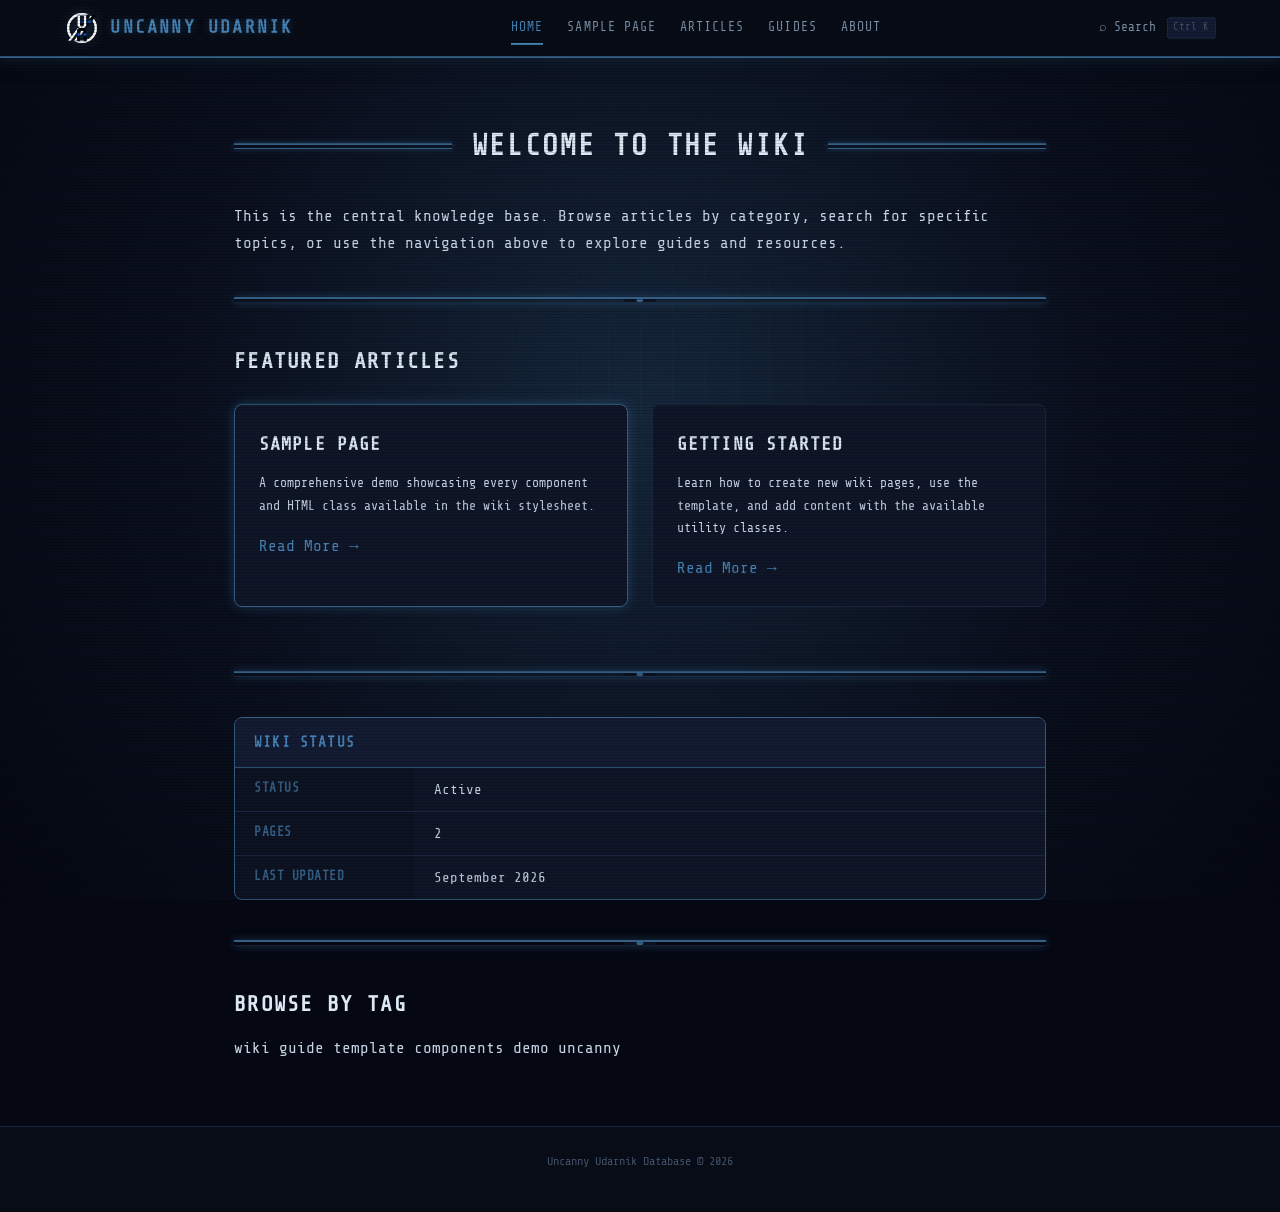
==== index.html @ 60441280 "a" ====
<!DOCTYPE html>
<html lang="en">
<head>
  <meta charset="UTF-8">
  <meta name="viewport" content="width=device-width, initial-scale=1.0">
  <title>Uncanny Database</title>
  <meta name="description" content="A sample wiki page demonstrating all available components, tables, image boxes, and HTML classes.">
  <link rel="preconnect" href="https://fonts.googleapis.com">
  <link href="https://fonts.googleapis.com/css2?family=Share+Tech+Mono&family=Exo+2:wght@400;600;700&display=swap" rel="stylesheet">
  <link rel="stylesheet" href="../css/style.css">
</head>
<body data-root="../">

  <!-- Dynamic Header injected via js/search.js -->
  <div id="wiki-header"></div>

  <!-- ===== EDITABLE ===== -->
  <main class="page-wrap" id="main-content">

    <div class="heading-divider">
      <h1>Welcome to the Wiki</h1>
    </div>

    <p>
      This is the central knowledge base. Browse articles by category, search for specific topics,
      or use the navigation above to explore guides and resources.
    </p>

    <hr>

    <!-- Featured Section -->
    <h2>Featured Articles</h2>

    <div class="grid-2">
      <div class="content-box content-box--accent">
        <h3 class="mt-0">Sample Page</h3>
        <p class="text-small">A comprehensive demo showcasing every component and HTML class available in the wiki stylesheet.</p>
        <a href="pages/sample.html">Read More →</a>
      </div>
      <div class="content-box">
        <h3 class="mt-0">Getting Started</h3>
        <p class="text-small">Learn how to create new wiki pages, use the template, and add content with the available utility classes.</p>
        <a href="pages/sample.html">Read More →</a>
      </div>
    </div>

    <hr>

    <!-- Quick Info Panel -->
    <div class="info-panel">
      <div class="info-panel__header">Wiki Status</div>
      <div class="info-panel__row">
        <div class="info-panel__label">Status</div>
        <div class="info-panel__value">Active</div>
      </div>
      <div class="info-panel__row">
        <div class="info-panel__label">Pages</div>
        <div class="info-panel__value">2</div>
      </div>
      <div class="info-panel__row">
        <div class="info-panel__label">Last Updated</div>
        <div class="info-panel__value">September 2026</div>
      </div>
    </div>

    <hr>

    <!-- Recent Tags -->
    <h2>Browse by Tag</h2>
    <div>
      <span class="tag">wiki</span>
      <span class="tag">guide</span>
      <span class="tag">template</span>
      <span class="tag">components</span>
      <span class="tag">demo</span>
      <span class="tag">uncanny</span>
    </div>

  </main>

  <!-- ===== Footer ===== -->
  <footer class="site-footer" id="site-footer">
    <p>Uncanny Udarnik Database &copy; 2026</p>
  </footer>

  <!-- ===== Search Modal ===== -->
  <div class="search-overlay" id="search-overlay">
    <div class="search-modal" role="dialog" aria-label="Search">
      <div class="search-modal__input-wrap">
        <span class="search-modal__icon">⌕</span>
        <input type="text" id="search-input" class="search-modal__input" placeholder="Search pages…" autocomplete="off">
      </div>
      <div class="search-modal__results" id="search-results">
        <div class="search-modal__empty">Type to search…</div>
      </div>
    </div>
  </div>

  <script src="js/search.js"></script>
</body>
</html>
---- css/style.css ----
/* ============================================================
   UNCANNY WIKI — Base Stylesheet
   Dark terminal aesthetic, blue color scheme
   ============================================================ */

/* --- CSS Custom Properties (Design Tokens) --- */
:root {
  /* Primary palette */
  --bg-dark:        #080c16;
  --bg-body:        #0b1120;
  --bg-surface:     #0f1628;
  --bg-raised:      #141c34;
  --bg-input:       #0d1322;

  /* Accent — Steel Blue */
  --accent:         #4682B4;
  --accent-light:   #6ba3d6;
  --accent-dim:     #345f85;
  --accent-glow:    rgba(70, 130, 180, 0.35);
  --accent-subtle:  rgba(70, 130, 180, 0.10);

  /* Text */
  --text-primary:   #c5d3e3;
  --text-secondary: #7b8fa6;
  --text-muted:     #405068;
  --text-accent:    var(--accent);
  --text-heading:   #dce8f4;

  /* Borders & Dividers */
  --border:         #1a2540;
  --border-accent:  var(--accent-dim);
  --divider:        var(--accent);
  --divider-dim:    var(--accent-dim);

  /* Misc */
  --radius:         4px;
  --radius-lg:      8px;
  --mono:           'Share Tech Mono', 'Fira Mono', 'Courier New', monospace;
  --sans:           'Exo 2', 'Segoe UI', Arial, sans-serif;
  --transition:     0.2s ease;

  /* Scrollbar */
  --scrollbar-bg:   var(--bg-dark);
  --scrollbar-thumb: var(--accent-dim);
}

/* --- Reset & Base --- */
*, *::before, *::after { box-sizing: border-box; margin: 0; padding: 0; }
html { font-size: 16px; scroll-behavior: smooth; }

body {
  font-family: var(--mono);
  background-color: #050812;
  background-image: 
    /* Monitor Radial Glow from Center */
    radial-gradient(circle at 50% 45%, rgba(70, 130, 180, 0.26) 0%, rgba(11, 17, 32, 0.88) 55%, #050812 100%),
    /* Subgrid Lines */
    linear-gradient(rgba(70, 130, 180, 0.04) 1px, transparent 1px),
    linear-gradient(90deg, rgba(70, 130, 180, 0.04) 1px, transparent 1px);
  background-size: 100% 100%, 32px 32px, 32px 32px;
  background-attachment: fixed;
  color: var(--text-primary);
  line-height: 1.7;
  min-height: 100vh;
  display: flex;
  flex-direction: column;
  position: relative;
  overflow-x: hidden;
  -webkit-font-smoothing: antialiased;
}

/* CRT Scanlines Overlay */
body::before {
  content: '';
  position: fixed;
  inset: 0;
  pointer-events: none;
  z-index: 9997;
  background: repeating-linear-gradient(
    0deg,
    rgba(0, 0, 0, 0.16),
    rgba(0, 0, 0, 0.16) 1px,
    transparent 1px,
    transparent 3px
  );
}

/* Scrolling Monitor Raster Line / Beam moving down screen */
body::after {
  content: '';
  position: fixed;
  top: -150px;
  left: 0;
  right: 0;
  height: 8px;
  background: linear-gradient(
    180deg,
    transparent 0%,
    rgba(70, 130, 180, 0.15) 30%,
    rgba(107, 163, 214, 0.65) 50%,
    rgba(70, 130, 180, 0.15) 70%,
    transparent 100%
  );
  box-shadow: 0 0 15px rgba(70, 130, 180, 0.5), 0 0 30px rgba(70, 130, 180, 0.3);
  opacity: 0.8;
  pointer-events: none;
  z-index: 9998;
  animation: crt-scan-down 6.5s linear infinite;
}

@keyframes crt-scan-down {
  0% {
    top: -50px;
    opacity: 0;
  }
  5% {
    opacity: 0.8;
  }
  95% {
    opacity: 0.8;
  }
  100% {
    top: 105vh;
    opacity: 0;
  }
}

/* Scrollbar */
::-webkit-scrollbar { width: 8px; height: 8px; }
::-webkit-scrollbar-track { background: var(--scrollbar-bg); }
::-webkit-scrollbar-thumb { background: var(--scrollbar-thumb); border-radius: 4px; }
::-webkit-scrollbar-thumb:hover { background: var(--accent); }

/* --- Links --- */
a {
  color: var(--accent);
  text-decoration: none;
  border-bottom: 1px solid transparent;
  transition: color var(--transition), border-color var(--transition);
}
a:hover {
  color: #6ec1ff;
  border-bottom-color: var(--accent);
}

/* --- Typography --- */
h1, h2, h3, h4, h5, h6 {
  font-family: var(--mono);
  color: var(--text-heading);
  font-weight: 700;
  letter-spacing: 0.06em;
  text-transform: uppercase;
  margin-top: 2rem;
  margin-bottom: 0.75rem;
}
h1 { font-size: 1.8rem; text-align: center; }
h2 { font-size: 1.35rem; }
h3 { font-size: 1.15rem; }
h4 { font-size: 1rem; }

p { margin-bottom: 1rem; }

/* Decorative heading divider */
.heading-divider {
  display: flex;
  align-items: center;
  gap: 1.25rem;
  margin: 2rem 0;
}
.heading-divider::before,
.heading-divider::after {
  content: '';
  flex: 1;
  height: 0;
  border-top: 2px solid var(--divider-dim);
  border-bottom: 1px solid var(--divider-dim);
  padding-top: 3px;
  box-shadow: 0 0 6px var(--accent-glow);
}
.heading-divider h1,
.heading-divider h2,
.heading-divider h3 {
  margin: 0;
  white-space: nowrap;
}

hr {
  border: none;
  height: 0;
  border-top: 2px solid var(--accent-dim);
  border-bottom: 1px solid rgba(70, 130, 180, 0.2);
  padding-top: 3px;
  margin: 2.5rem 0;
  box-shadow: 0 0 8px var(--accent-glow);
  position: relative;
}
hr::before {
  content: '◆';
  position: absolute;
  top: 50%;
  left: 50%;
  transform: translate(-50%, -50%);
  background: var(--bg-body);
  color: var(--accent-dim);
  padding: 0 0.75rem;
  font-size: 0.6rem;
  line-height: 1;
}

/* --- Single Compact Header Bar --- */
.site-header-group {
  background: var(--bg-dark);
  border-bottom: 2px solid var(--accent-dim);
  box-shadow: 0 4px 20px rgba(0, 0, 0, 0.4), 0 0 15px var(--accent-glow);
  position: sticky;
  top: 0;
  z-index: 100;
}

.header-inner {
  display: flex;
  align-items: center;
  justify-content: space-between;
  max-width: 1200px;
  margin: 0 auto;
  padding: 0.5rem 1.5rem;
  min-height: 56px;
  gap: 1.5rem;
}

/* Header Brand: Logo + Title */
.header-brand {
  display: flex;
  align-items: center;
  gap: 0.65rem;
  text-decoration: none;
  border-bottom: none;
  flex-shrink: 0;
}
.header-brand:hover {
  border-bottom: none;
}
.site-header__logo {
  width: 36px;
  height: 36px;
  display: flex;
  align-items: center;
  justify-content: center;
}
.site-header__logo img,
.site-header__logo svg {
  width: 100%;
  height: 100%;
  object-fit: contain;
  filter: drop-shadow(0 0 6px var(--accent-glow));
}
.site-header__title {
  font-family: var(--mono);
  font-size: 1.15rem;
  font-weight: 700;
  letter-spacing: 0.12em;
  text-transform: uppercase;
  color: var(--accent);
  text-shadow: 0 0 8px var(--accent-glow);
  margin: 0;
  white-space: nowrap;
}

/* Navigation Categories */
.main-nav {
  display: flex;
  align-items: center;
  justify-content: center;
  gap: 1.5rem;
  padding: 0;
  border: none;
  background: transparent;
  flex-wrap: wrap;
  box-shadow: none;
}
.main-nav a {
  font-family: var(--mono);
  font-size: 0.82rem;
  text-transform: uppercase;
  letter-spacing: 0.08em;
  color: var(--text-secondary);
  padding: 0.3rem 0;
  border-bottom: 2px solid transparent;
  transition: color var(--transition), border-color var(--transition);
}
.main-nav a:hover,
.main-nav a.active {
  color: var(--accent);
  border-bottom-color: var(--accent);
}

/* Header Right Actions */
.header-actions {
  display: flex;
  align-items: center;
  gap: 1rem;
  flex-shrink: 0;
}
.search-trigger {
  font-size: 0.8rem;
  color: var(--text-secondary);
  text-decoration: none;
  border-bottom: none;
  display: flex;
  align-items: center;
  gap: 0.4rem;
}
.search-trigger:hover {
  color: var(--accent);
  border-bottom: none;
}
.top-bar__hamburger {
  background: none;
  border: none;
  color: var(--text-secondary);
  font-size: 1.25rem;
  cursor: pointer;
  padding: 0.2rem;
  display: flex;
  align-items: center;
  justify-content: center;
  transition: color var(--transition);
}
.top-bar__hamburger:hover { color: var(--accent); }

/* --- Breadcrumbs --- */
.breadcrumbs {
  display: flex;
  justify-content: center;
  align-items: center;
  gap: 0.5rem;
  padding: 0.6rem 1rem;
  font-size: 0.78rem;
  color: var(--text-muted);
  flex-wrap: wrap;
}
.breadcrumbs a { color: var(--accent-dim); }
.breadcrumbs a:hover { color: var(--accent); }
.breadcrumbs__sep {
  display: inline-block;
  color: var(--text-muted);
  font-size: 0.65rem;
  transform: rotate(-15deg);
}
.breadcrumbs__sep::after { content: '//'; }

/* --- Page Content --- */
.page-wrap {
  flex: 1;
  max-width: 860px;
  width: 100%;
  margin: 0 auto;
  padding: 2rem 1.5rem 4rem;
}

/* --- Sidebar (optional) --- */
.layout-with-sidebar {
  display: flex;
  max-width: 1100px;
  margin: 0 auto;
  padding: 2rem 1.5rem 4rem;
  gap: 2rem;
}
.layout-with-sidebar .page-wrap {
  max-width: none;
  padding: 0;
  flex: 1;
}
.sidebar {
  width: 220px;
  flex-shrink: 0;
}
.sidebar__section {
  margin-bottom: 1.5rem;
}
.sidebar__heading {
  font-size: 0.75rem;
  text-transform: uppercase;
  letter-spacing: 0.12em;
  color: var(--accent-dim);
  margin-bottom: 0.5rem;
  padding-bottom: 0.3rem;
  border-bottom: 1px solid var(--border);
}
.sidebar__list {
  list-style: none;
  font-size: 0.82rem;
}
.sidebar__list li { margin-bottom: 0.35rem; }
.sidebar__list a { color: var(--text-secondary); }
.sidebar__list a:hover { color: var(--accent); }

/* --- Content Boxes --- */
.content-box {
  background: var(--bg-surface);
  border: 1px solid var(--border);
  border-radius: var(--radius-lg);
  padding: 1.5rem;
  margin-bottom: 1.5rem;
}
.content-box--accent {
  border-color: var(--accent-dim);
  box-shadow: 0 0 12px var(--accent-glow);
}

/* --- Image Box --- */
.image-box {
  background: var(--bg-surface);
  border: 1px solid var(--border);
  border-radius: var(--radius-lg);
  overflow: hidden;
  margin: 1.5rem 0;
  text-align: center;
}
.image-box img {
  width: 100%;
  height: auto;
  display: block;
}
.image-box__caption {
  padding: 0.6rem 1rem;
  font-size: 0.8rem;
  color: var(--text-secondary);
  border-top: 1px solid var(--border);
  text-align: center;
}

/* Image box float variants */
.image-box--float-right {
  float: right;
  max-width: 300px;
  margin: 0 0 1rem 1.5rem;
}
.image-box--float-left {
  float: left;
  max-width: 300px;
  margin: 0 1.5rem 1rem 0;
}
.image-box--small { max-width: 250px; margin-left: auto; margin-right: auto; }
.image-box--medium { max-width: 450px; margin-left: auto; margin-right: auto; }

/* --- Tables --- */
.wiki-table {
  width: 100%;
  border-collapse: collapse;
  margin: 1.5rem 0;
  font-size: 0.88rem;
}
.wiki-table thead {
  background: var(--bg-raised);
}
.wiki-table th {
  text-align: left;
  font-weight: 700;
  text-transform: uppercase;
  letter-spacing: 0.06em;
  font-size: 0.8rem;
  color: var(--accent);
  padding: 0.7rem 1rem;
  border-bottom: 2px solid var(--accent-dim);
}
.wiki-table td {
  padding: 0.65rem 1rem;
  border-bottom: 1px solid var(--border);
  color: var(--text-primary);
}
.wiki-table tbody tr {
  transition: background var(--transition);
}
.wiki-table tbody tr:hover {
  background: var(--accent-subtle);
}
.wiki-table--striped tbody tr:nth-child(even) {
  background: var(--bg-raised);
}
.wiki-table--striped tbody tr:nth-child(even):hover {
  background: var(--accent-subtle);
}
.wiki-table--bordered td,
.wiki-table--bordered th {
  border: 1px solid var(--border);
}
.wiki-table--compact td,
.wiki-table--compact th {
  padding: 0.4rem 0.7rem;
}

/* --- Info Panel / Anomaly Box --- */
.info-panel {
  background: var(--bg-surface);
  border: 1px solid var(--accent-dim);
  border-radius: var(--radius-lg);
  margin: 1.5rem 0;
  overflow: hidden;
}
.info-panel__header {
  background: var(--bg-raised);
  padding: 0.75rem 1.2rem;
  font-weight: 700;
  text-transform: uppercase;
  letter-spacing: 0.08em;
  color: var(--accent);
  border-bottom: 1px solid var(--accent-dim);
  font-size: 0.9rem;
}
.info-panel__row {
  display: flex;
  border-bottom: 1px solid var(--border);
  font-size: 0.88rem;
}
.info-panel__row:last-child { border-bottom: none; }
.info-panel__label {
  width: 180px;
  flex-shrink: 0;
  padding: 0.6rem 1.2rem;
  font-weight: 700;
  color: var(--accent-dim);
  background: rgba(0,0,0,0.15);
  text-transform: uppercase;
  letter-spacing: 0.04em;
  font-size: 0.8rem;
}
.info-panel__value {
  flex: 1;
  padding: 0.6rem 1.2rem;
}

/* --- Blockquote --- */
blockquote, .wiki-quote {
  border-left: 3px solid var(--accent-dim);
  background: var(--bg-surface);
  margin: 1.5rem 0;
  padding: 1rem 1.25rem;
  color: var(--text-secondary);
  font-style: italic;
  border-radius: 0 var(--radius) var(--radius) 0;
}
blockquote p:last-child { margin-bottom: 0; }

/* --- Code --- */
code, .code-inline {
  background: var(--bg-raised);
  color: var(--accent);
  padding: 0.15rem 0.45rem;
  border-radius: var(--radius);
  font-family: var(--mono);
  font-size: 0.88em;
}
pre, .code-block {
  background: var(--bg-dark);
  border: 1px solid var(--border);
  border-radius: var(--radius-lg);
  padding: 1.2rem 1.5rem;
  overflow-x: auto;
  margin: 1.5rem 0;
  font-size: 0.85rem;
  line-height: 1.6;
}
pre code {
  background: none;
  padding: 0;
  color: var(--text-primary);
}

/* --- Collapsible / Accordion --- */
.collapsible {
  border: 1px solid var(--border);
  border-radius: var(--radius-lg);
  margin: 1rem 0;
  overflow: hidden;
}
.collapsible__toggle {
  width: 100%;
  background: var(--bg-raised);
  border: none;
  color: var(--accent);
  font-family: var(--mono);
  font-size: 0.88rem;
  text-transform: uppercase;
  letter-spacing: 0.06em;
  padding: 0.75rem 1.2rem;
  cursor: pointer;
  display: flex;
  justify-content: space-between;
  align-items: center;
  transition: background var(--transition);
}
.collapsible__toggle:hover { background: var(--bg-surface); }
.collapsible__toggle::after {
  content: '▸';
  transition: transform var(--transition);
}
.collapsible.open .collapsible__toggle::after {
  transform: rotate(90deg);
}
.collapsible__body {
  display: none;
  padding: 1rem 1.2rem;
  background: var(--bg-surface);
  border-top: 1px solid var(--border);
}
.collapsible.open .collapsible__body {
  display: block;
}

/* (Tags removed per design request) */

/* (Buttons removed per design update) */

/* --- Tabs --- */
.tab-group {
  margin: 1.5rem 0;
}
.tab-group__nav {
  display: flex;
  gap: 0;
  border-bottom: 2px solid var(--border);
}
.tab-group__btn {
  background: none;
  border: none;
  font-family: var(--mono);
  font-size: 0.82rem;
  text-transform: uppercase;
  letter-spacing: 0.06em;
  color: var(--text-muted);
  padding: 0.6rem 1.2rem;
  cursor: pointer;
  border-bottom: 2px solid transparent;
  margin-bottom: -2px;
  transition: color var(--transition), border-color var(--transition);
}
.tab-group__btn:hover { color: var(--text-secondary); }
.tab-group__btn.active {
  color: var(--accent);
  border-bottom-color: var(--accent);
}
.tab-group__panel {
  display: none;
  padding: 1.2rem 0;
}
.tab-group__panel.active { display: block; }

/* --- Footnotes --- */
.footnote-ref {
  font-size: 0.7em;
  vertical-align: super;
  color: var(--accent);
  cursor: pointer;
}
.footnotes {
  margin-top: 3rem;
  padding-top: 1rem;
  border-top: 1px solid var(--border);
  font-size: 0.82rem;
  color: var(--text-secondary);
}
.footnotes ol { padding-left: 1.5rem; }
.footnotes li { margin-bottom: 0.5rem; }

/* --- Lists --- */
ul, ol {
  padding-left: 1.8rem;
  margin-bottom: 1rem;
}
li { margin-bottom: 0.3rem; }

/* --- Search Modal --- */
.search-overlay {
  display: none;
  position: fixed;
  inset: 0;
  background: rgba(5, 8, 18, 0.85);
  backdrop-filter: blur(6px);
  z-index: 500;
  align-items: flex-start;
  justify-content: center;
  padding-top: 12vh;
}
.search-overlay.open { display: flex; }
.search-modal {
  background: var(--bg-surface);
  border: 1px solid var(--accent-dim);
  border-radius: var(--radius-lg);
  width: 560px;
  max-width: 92vw;
  box-shadow: 0 0 40px rgba(0, 0, 0, 0.5), 0 0 15px var(--accent-glow);
  overflow: hidden;
}
.search-modal__input-wrap {
  display: flex;
  align-items: center;
  padding: 0.75rem 1rem;
  border-bottom: 1px solid var(--border);
  gap: 0.6rem;
}
.search-modal__icon {
  color: var(--accent-dim);
  font-size: 1.1rem;
  flex-shrink: 0;
}
.search-modal__input {
  flex: 1;
  background: none;
  border: none;
  outline: none;
  color: var(--text-primary);
  font-family: var(--mono);
  font-size: 0.95rem;
}
.search-modal__input::placeholder { color: var(--text-muted); }
.search-modal__results {
  max-height: 50vh;
  overflow-y: auto;
  padding: 0.5rem;
}
.search-modal__empty {
  padding: 2rem 1rem;
  text-align: center;
  color: var(--text-muted);
  font-size: 0.85rem;
}
.search-result {
  display: block;
  padding: 0.7rem 1rem;
  border-radius: var(--radius);
  transition: background var(--transition);
  border-bottom: none;
}
.search-result:hover {
  background: var(--accent-subtle);
  border-bottom: none;
}
.search-result__title {
  color: var(--accent);
  font-weight: 700;
  font-size: 0.9rem;
  margin-bottom: 0.15rem;
}
.search-result__snippet {
  color: var(--text-secondary);
  font-size: 0.78rem;
}
.search-result__snippet mark {
  background: rgba(70, 130, 180, 0.3);
  color: var(--accent-light);
  border-radius: 2px;
  padding: 0 2px;
}
.search-shortcut {
  display: inline-block;
  font-size: 0.65rem;
  background: var(--bg-raised);
  border: 1px solid var(--border);
  border-radius: 3px;
  padding: 0.1rem 0.35rem;
  color: var(--text-muted);
  margin-left: 0.3rem;
  vertical-align: middle;
}

/* --- Footer --- */
.site-footer {
  background: var(--bg-dark);
  border-top: 1px solid var(--border);
  text-align: center;
  padding: 1.5rem 1rem;
  font-size: 0.75rem;
  color: var(--text-muted);
  margin-top: auto;
}
.site-footer a { color: var(--accent-dim); }

/* --- Utility Classes --- */
.text-center   { text-align: center; }
.text-left     { text-align: left; }
.text-right    { text-align: right; }
.text-accent   { color: var(--accent); }
.text-muted    { color: var(--text-muted); }
.text-small    { font-size: 0.82rem; }

.mt-0 { margin-top: 0; }
.mt-1 { margin-top: 0.5rem; }
.mt-2 { margin-top: 1rem; }
.mt-3 { margin-top: 1.5rem; }
.mt-4 { margin-top: 2rem; }
.mb-0 { margin-bottom: 0; }
.mb-1 { margin-bottom: 0.5rem; }
.mb-2 { margin-bottom: 1rem; }
.mb-3 { margin-bottom: 1.5rem; }

.clearfix::after { content: ''; display: table; clear: both; }

.visually-hidden {
  position: absolute;
  width: 1px; height: 1px;
  padding: 0; margin: -1px;
  overflow: hidden;
  clip: rect(0 0 0 0);
  border: 0;
}

/* --- Responsive --- */
@media (max-width: 768px) {
  .header-inner {
    flex-wrap: wrap;
    padding: 0.5rem 1rem;
    gap: 0.75rem;
    min-height: auto;
  }
  .main-nav {
    order: 3;
    width: 100%;
    justify-content: center;
    gap: 1rem;
    padding-top: 0.35rem;
    border-top: 1px solid rgba(70, 130, 180, 0.12);
  }
  .layout-with-sidebar { flex-direction: column; }
  .sidebar { width: 100%; }
  .image-box--float-right,
  .image-box--float-left {
    float: none;
    max-width: 100%;
    margin: 1.5rem 0;
  }
  .info-panel__row { flex-direction: column; }
  .info-panel__label { width: 100%; }
  h1 { font-size: 1.4rem; }
}

/* --- Animations --- */
@keyframes fadeIn {
  from { opacity: 0; transform: translateY(8px); }
  to   { opacity: 1; transform: translateY(0); }
}
.page-wrap { animation: fadeIn 0.4s ease; }

@keyframes pulse-glow {
  0%, 100% { filter: drop-shadow(0 0 4px var(--accent-glow)); }
  50%      { filter: drop-shadow(0 0 12px var(--accent-glow)); }
}
.site-header__logo svg { animation: pulse-glow 4s ease-in-out infinite; }

/* (Tooltips removed per design update) */

/* --- Warning / Notice Boxes --- */
.notice {
  padding: 1rem 1.25rem;
  border-radius: var(--radius-lg);
  margin: 1.5rem 0;
  font-size: 0.88rem;
  border: 1px solid;
}
.notice--info {
  background: rgba(70, 130, 180, 0.08);
  border-color: var(--accent-dim);
  color: var(--text-primary);
}
.notice--warning {
  background: rgba(255, 193, 7, 0.06);
  border-color: #b8860b;
  color: #f0d060;
}
.notice--danger {
  background: rgba(220, 53, 69, 0.06);
  border-color: #8b1a2b;
  color: #e06070;
}
.notice--success {
  background: rgba(40, 167, 69, 0.06);
  border-color: #1a6b30;
  color: #60c080;
}
.notice__title {
  font-weight: 700;
  text-transform: uppercase;
  letter-spacing: 0.06em;
  margin-bottom: 0.3rem;
  font-size: 0.82rem;
}

/* --- Main Portal Cards & Grid --- */
.portal-grid {
  display: grid;
  grid-template-columns: repeat(2, 1fr);
  gap: 1.75rem;
  margin: 2rem 0;
}
@media (max-width: 700px) {
  .portal-grid {
    grid-template-columns: 1fr;
  }
}

.portal-card {
  display: flex;
  flex-direction: column;
  background: var(--bg-surface);
  border: 1px solid var(--accent-dim);
  border-radius: var(--radius-lg);
  overflow: hidden;
  text-decoration: none;
  transition: transform var(--transition), box-shadow var(--transition), border-color var(--transition);
  box-shadow: 0 4px 15px rgba(0, 0, 0, 0.35);
  position: relative;
}
.portal-card:hover {
  transform: translateY(-4px);
  border-color: var(--accent);
  box-shadow: 0 8px 25px var(--accent-glow), 0 0 12px rgba(70, 130, 180, 0.4);
  border-bottom-color: var(--accent);
}
.portal-card__image {
  width: 100%;
  height: 170px;
  object-fit: cover;
  border-bottom: 1px solid var(--border);
  transition: opacity var(--transition), transform var(--transition);
  background: var(--bg-dark);
}
.portal-card:hover .portal-card__image {
  opacity: 0.92;
  transform: scale(1.02);
}
.portal-card__content {
  padding: 1.25rem;
  flex: 1;
  display: flex;
  flex-direction: column;
}
.portal-card__title {
  font-family: var(--mono);
  font-size: 1.1rem;
  font-weight: 700;
  color: var(--accent);
  margin-bottom: 0.5rem;
  text-transform: uppercase;
  letter-spacing: 0.08em;
}
.portal-card__description {
  font-size: 0.85rem;
  color: var(--text-primary);
  margin-bottom: 1.2rem;
  line-height: 1.6;
  flex: 1;
}
.portal-card__footer {
  font-size: 0.8rem;
  font-weight: 700;
  color: var(--accent-light);
  text-transform: uppercase;
  letter-spacing: 0.1em;
  display: flex;
  align-items: center;
  gap: 0.4rem;
}
.portal-card__footer::after {
  content: '→';
  transition: transform var(--transition);
}
.portal-card:hover .portal-card__footer::after {
  transform: translateX(4px);
}

/* --- Two / Three Column Grid --- */
.grid-2 {
  display: grid;
  grid-template-columns: repeat(2, 1fr);
  gap: 1.5rem;
  margin: 1.5rem 0;
}
.grid-3 {
  display: grid;
  grid-template-columns: repeat(3, 1fr);
  gap: 1.5rem;
  margin: 1.5rem 0;
}
@media (max-width: 600px) {
  .grid-2, .grid-3 { grid-template-columns: 1fr; }
}
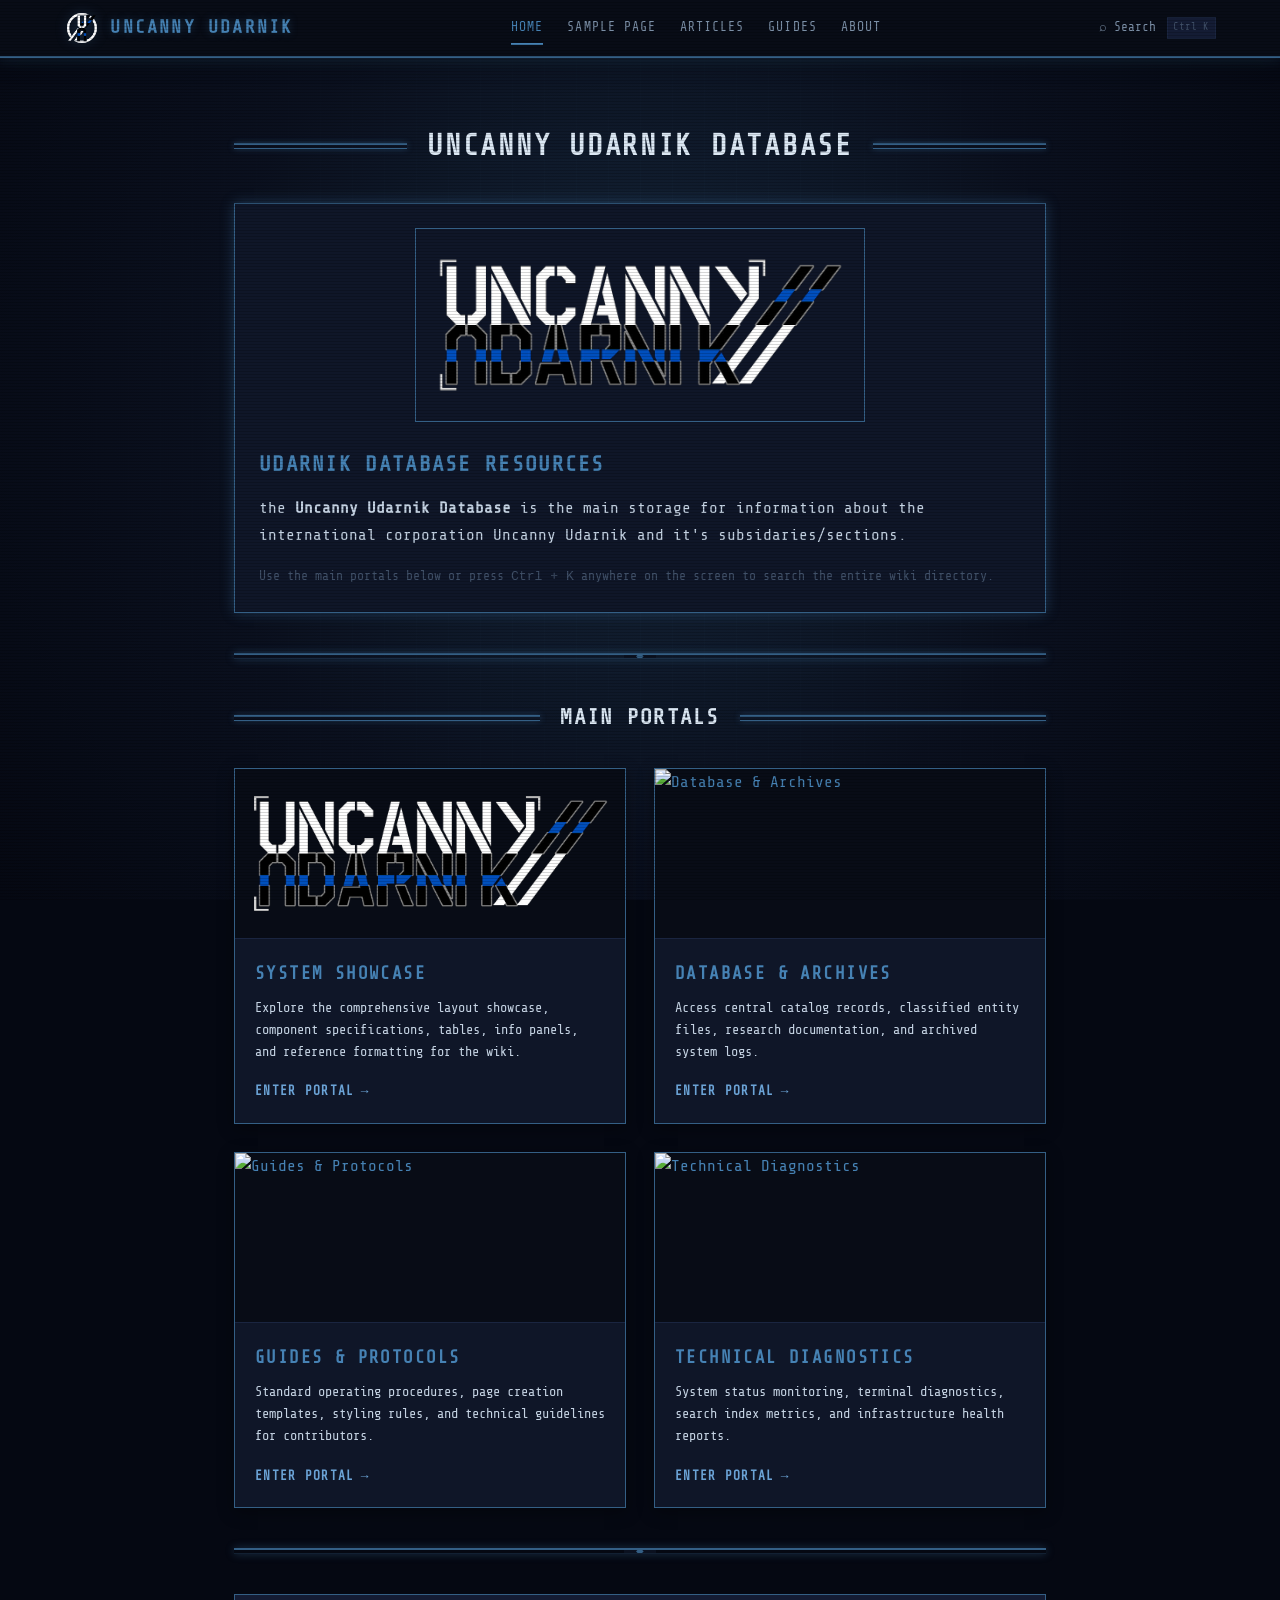
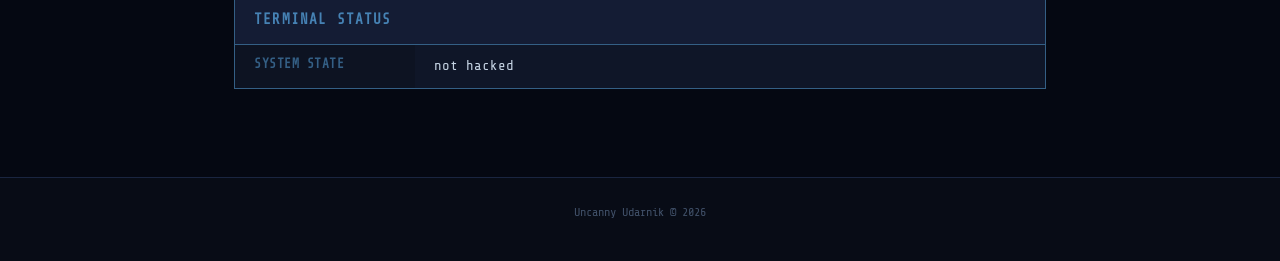
==== commit 96a7a36a: "a" ====
--- a/index.html
+++ b/index.html
@@ -3,98 +3,114 @@
 <head>
   <meta charset="UTF-8">
   <meta name="viewport" content="width=device-width, initial-scale=1.0">
-  <title>Uncanny Database</title>
-  <meta name="description" content="A sample wiki page demonstrating all available components, tables, image boxes, and HTML classes.">
+  <title>UNCANNY UDARNIK</title>
+  <meta name="description" content="Uncanny Wiki — the central knowledge base. Explore main portals, documentation, and reference archives.">
   <link rel="preconnect" href="https://fonts.googleapis.com">
   <link href="https://fonts.googleapis.com/css2?family=Share+Tech+Mono&family=Exo+2:wght@400;600;700&display=swap" rel="stylesheet">
-  <link rel="stylesheet" href="../css/style.css">
+  <link rel="stylesheet" href="css/style.css">
 </head>
-<body data-root="../">
+<body data-root="./">
 
-  <!-- Dynamic Header injected via js/search.js -->
+  <!-- header -->
   <div id="wiki-header"></div>
 
-  <!-- ===== EDITABLE ===== -->
+  <!-- ===== CONTENT ===== -->
   <main class="page-wrap" id="main-content">
 
     <div class="heading-divider">
-      <h1>Welcome to the Wiki</h1>
+      <h1>UNCANNY UDARNIK DATABASE</h1>
     </div>
 
-    <p>
-      This is the central knowledge base. Browse articles by category, search for specific topics,
-      or use the navigation above to explore guides and resources.
-    </p>
-
-    <hr>
-
-    <!-- Featured Section -->
-    <h2>Featured Articles</h2>
-
-    <div class="grid-2">
-      <div class="content-box content-box--accent">
-        <h3 class="mt-0">Sample Page</h3>
-        <p class="text-small">A comprehensive demo showcasing every component and HTML class available in the wiki stylesheet.</p>
-        <a href="pages/sample.html">Read More →</a>
+    <!-- Description -->
+    <div class="content-box content-box--accent">
+      <div class="image-box image-box--medium mt-0 mb-3" style="border: 1px solid var(--accent-dim); margin-top:0;">
+        <img src="assets/uubanner.png" alt="Uncanny Udarnik Banner">
       </div>
-      <div class="content-box">
-        <h3 class="mt-0">Getting Started</h3>
-        <p class="text-small">Learn how to create new wiki pages, use the template, and add content with the available utility classes.</p>
-        <a href="pages/sample.html">Read More →</a>
-      </div>
+      <h2 class="mt-0 text-accent">UDARNIK DATABASE RESOURCES</h2>
+      <p>
+        the <strong>Uncanny Udarnik Database</strong> is the main storage for information about the international corporation Uncanny Udarnik and it's subsidaries/sections.
+      </p>
+      <p class="mb-0 text-small text-muted">
+        Use the main portals below or press <kbd>Ctrl + K</kbd> anywhere on the screen to search the entire wiki directory.
+      </p>
     </div>
 
     <hr>
 
-    <!-- Quick Info Panel -->
-    <div class="info-panel">
-      <div class="info-panel__header">Wiki Status</div>
-      <div class="info-panel__row">
-        <div class="info-panel__label">Status</div>
-        <div class="info-panel__value">Active</div>
-      </div>
-      <div class="info-panel__row">
-        <div class="info-panel__label">Pages</div>
-        <div class="info-panel__value">2</div>
-      </div>
-      <div class="info-panel__row">
-        <div class="info-panel__label">Last Updated</div>
-        <div class="info-panel__value">September 2026</div>
-      </div>
+    <!-- Main Pages Portals -->
+    <div class="heading-divider">
+      <h2>Main Portals</h2>
+    </div>
+
+    <div class="portal-grid">
+      
+      <!-- Portal 1: System Showcase -->
+      <a href="pages/sample.html" class="portal-card">
+        <img src="assets/uubanner.png" alt="System Showcase" class="portal-card__image">
+        <div class="portal-card__content">
+          <div class="portal-card__title">System Showcase</div>
+          <p class="portal-card__description">
+            Explore the comprehensive layout showcase, component specifications, tables, info panels, and reference formatting for the wiki.
+          </p>
+          <div class="portal-card__footer">Enter Portal</div>
+        </div>
+      </a>
+
+      <!-- Portal 2: Database & Archives -->
+      <a href="pages/sample.html" class="portal-card">
+        <img src="https://placehold.co/600x300/0f1628/4682B4?text=Database+%26+Archives" alt="Database & Archives" class="portal-card__image">
+        <div class="portal-card__content">
+          <div class="portal-card__title">Database & Archives</div>
+          <p class="portal-card__description">
+            Access central catalog records, classified entity files, research documentation, and archived system logs.
+          </p>
+          <div class="portal-card__footer">Enter Portal</div>
+        </div>
+      </a>
+
+      <!-- Portal 3: Guides & Protocols -->
+      <a href="pages/sample.html" class="portal-card">
+        <img src="https://placehold.co/600x300/0f1628/4682B4?text=Guides+%26+Protocols" alt="Guides & Protocols" class="portal-card__image">
+        <div class="portal-card__content">
+          <div class="portal-card__title">Guides & Protocols</div>
+          <p class="portal-card__description">
+            Standard operating procedures, page creation templates, styling rules, and technical guidelines for contributors.
+          </p>
+          <div class="portal-card__footer">Enter Portal</div>
+        </div>
+      </a>
+
+      <!-- Portal 4: Technical Diagnostics -->
+      <a href="pages/sample.html" class="portal-card">
+        <img src="https://placehold.co/600x300/0f1628/4682B4?text=Technical+Diagnostics" alt="Technical Diagnostics" class="portal-card__image">
+        <div class="portal-card__content">
+          <div class="portal-card__title">Technical Diagnostics</div>
+          <p class="portal-card__description">
+            System status monitoring, terminal diagnostics, search index metrics, and infrastructure health reports.
+          </p>
+          <div class="portal-card__footer">Enter Portal</div>
+        </div>
+      </a>
+
     </div>
 
     <hr>
 
-    <!-- Recent Tags -->
-    <h2>Browse by Tag</h2>
-    <div>
-      <span class="tag">wiki</span>
-      <span class="tag">guide</span>
-      <span class="tag">template</span>
-      <span class="tag">components</span>
-      <span class="tag">demo</span>
-      <span class="tag">uncanny</span>
+    <!-- System Status Summary -->
+    <div class="info-panel">
+      <div class="info-panel__header">Terminal Status</div>
+      <div class="info-panel__row">
+        <div class="info-panel__label">System State</div>
+        <div class="info-panel__value">not hacked</div>
+      </div>
     </div>
 
   </main>
 
   <!-- ===== Footer ===== -->
   <footer class="site-footer" id="site-footer">
-    <p>Uncanny Udarnik Database &copy; 2026</p>
+    <p>Uncanny Udarnik &copy; 2026</p>
   </footer>
-
-  <!-- ===== Search Modal ===== -->
-  <div class="search-overlay" id="search-overlay">
-    <div class="search-modal" role="dialog" aria-label="Search">
-      <div class="search-modal__input-wrap">
-        <span class="search-modal__icon">⌕</span>
-        <input type="text" id="search-input" class="search-modal__input" placeholder="Search pages…" autocomplete="off">
-      </div>
-      <div class="search-modal__results" id="search-results">
-        <div class="search-modal__empty">Type to search…</div>
-      </div>
-    </div>
-  </div>
 
   <script src="js/search.js"></script>
 </body>
--- a/css/style.css
+++ b/css/style.css
@@ -33,8 +33,8 @@
   --divider-dim:    var(--accent-dim);
 
   /* Misc */
-  --radius:         4px;
-  --radius-lg:      8px;
+  --radius:         0px;
+  --radius-lg:      0px;
   --mono:           'Share Tech Mono', 'Fira Mono', 'Courier New', monospace;
   --sans:           'Exo 2', 'Segoe UI', Arial, sans-serif;
   --transition:     0.2s ease;
@@ -128,7 +128,7 @@
 /* Scrollbar */
 ::-webkit-scrollbar { width: 8px; height: 8px; }
 ::-webkit-scrollbar-track { background: var(--scrollbar-bg); }
-::-webkit-scrollbar-thumb { background: var(--scrollbar-thumb); border-radius: 4px; }
+::-webkit-scrollbar-thumb { background: var(--scrollbar-thumb); border-radius: 0; }
 ::-webkit-scrollbar-thumb:hover { background: var(--accent); }
 
 /* --- Links --- */
@@ -399,7 +399,7 @@
 .content-box {
   background: var(--bg-surface);
   border: 1px solid var(--border);
-  border-radius: var(--radius-lg);
+  border-radius: 0;
   padding: 1.5rem;
   margin-bottom: 1.5rem;
 }
@@ -412,7 +412,7 @@
 .image-box {
   background: var(--bg-surface);
   border: 1px solid var(--border);
-  border-radius: var(--radius-lg);
+  border-radius: 0;
   overflow: hidden;
   margin: 1.5rem 0;
   text-align: center;
@@ -494,7 +494,7 @@
 .info-panel {
   background: var(--bg-surface);
   border: 1px solid var(--accent-dim);
-  border-radius: var(--radius-lg);
+  border-radius: 0;
   margin: 1.5rem 0;
   overflow: hidden;
 }
@@ -538,7 +538,7 @@
   padding: 1rem 1.25rem;
   color: var(--text-secondary);
   font-style: italic;
-  border-radius: 0 var(--radius) var(--radius) 0;
+  border-radius: 0;
 }
 blockquote p:last-child { margin-bottom: 0; }
 
@@ -547,14 +547,14 @@
   background: var(--bg-raised);
   color: var(--accent);
   padding: 0.15rem 0.45rem;
-  border-radius: var(--radius);
+  border-radius: 0;
   font-family: var(--mono);
   font-size: 0.88em;
 }
 pre, .code-block {
   background: var(--bg-dark);
   border: 1px solid var(--border);
-  border-radius: var(--radius-lg);
+  border-radius: 0;
   padding: 1.2rem 1.5rem;
   overflow-x: auto;
   margin: 1.5rem 0;
@@ -570,7 +570,7 @@
 /* --- Collapsible / Accordion --- */
 .collapsible {
   border: 1px solid var(--border);
-  border-radius: var(--radius-lg);
+  border-radius: 0;
   margin: 1rem 0;
   overflow: hidden;
 }
@@ -686,7 +686,7 @@
 .search-modal {
   background: var(--bg-surface);
   border: 1px solid var(--accent-dim);
-  border-radius: var(--radius-lg);
+  border-radius: 0;
   width: 560px;
   max-width: 92vw;
   box-shadow: 0 0 40px rgba(0, 0, 0, 0.5), 0 0 15px var(--accent-glow);
@@ -728,7 +728,7 @@
 .search-result {
   display: block;
   padding: 0.7rem 1rem;
-  border-radius: var(--radius);
+  border-radius: 0;
   transition: background var(--transition);
   border-bottom: none;
 }
@@ -749,7 +749,7 @@
 .search-result__snippet mark {
   background: rgba(70, 130, 180, 0.3);
   color: var(--accent-light);
-  border-radius: 2px;
+  border-radius: 0;
   padding: 0 2px;
 }
 .search-shortcut {
@@ -757,7 +757,7 @@
   font-size: 0.65rem;
   background: var(--bg-raised);
   border: 1px solid var(--border);
-  border-radius: 3px;
+  border-radius: 0;
   padding: 0.1rem 0.35rem;
   color: var(--text-muted);
   margin-left: 0.3rem;
@@ -852,7 +852,7 @@
 /* --- Warning / Notice Boxes --- */
 .notice {
   padding: 1rem 1.25rem;
-  border-radius: var(--radius-lg);
+  border-radius: 0;
   margin: 1.5rem 0;
   font-size: 0.88rem;
   border: 1px solid;
@@ -903,7 +903,7 @@
   flex-direction: column;
   background: var(--bg-surface);
   border: 1px solid var(--accent-dim);
-  border-radius: var(--radius-lg);
+  border-radius: 0;
   overflow: hidden;
   text-decoration: none;
   transition: transform var(--transition), box-shadow var(--transition), border-color var(--transition);
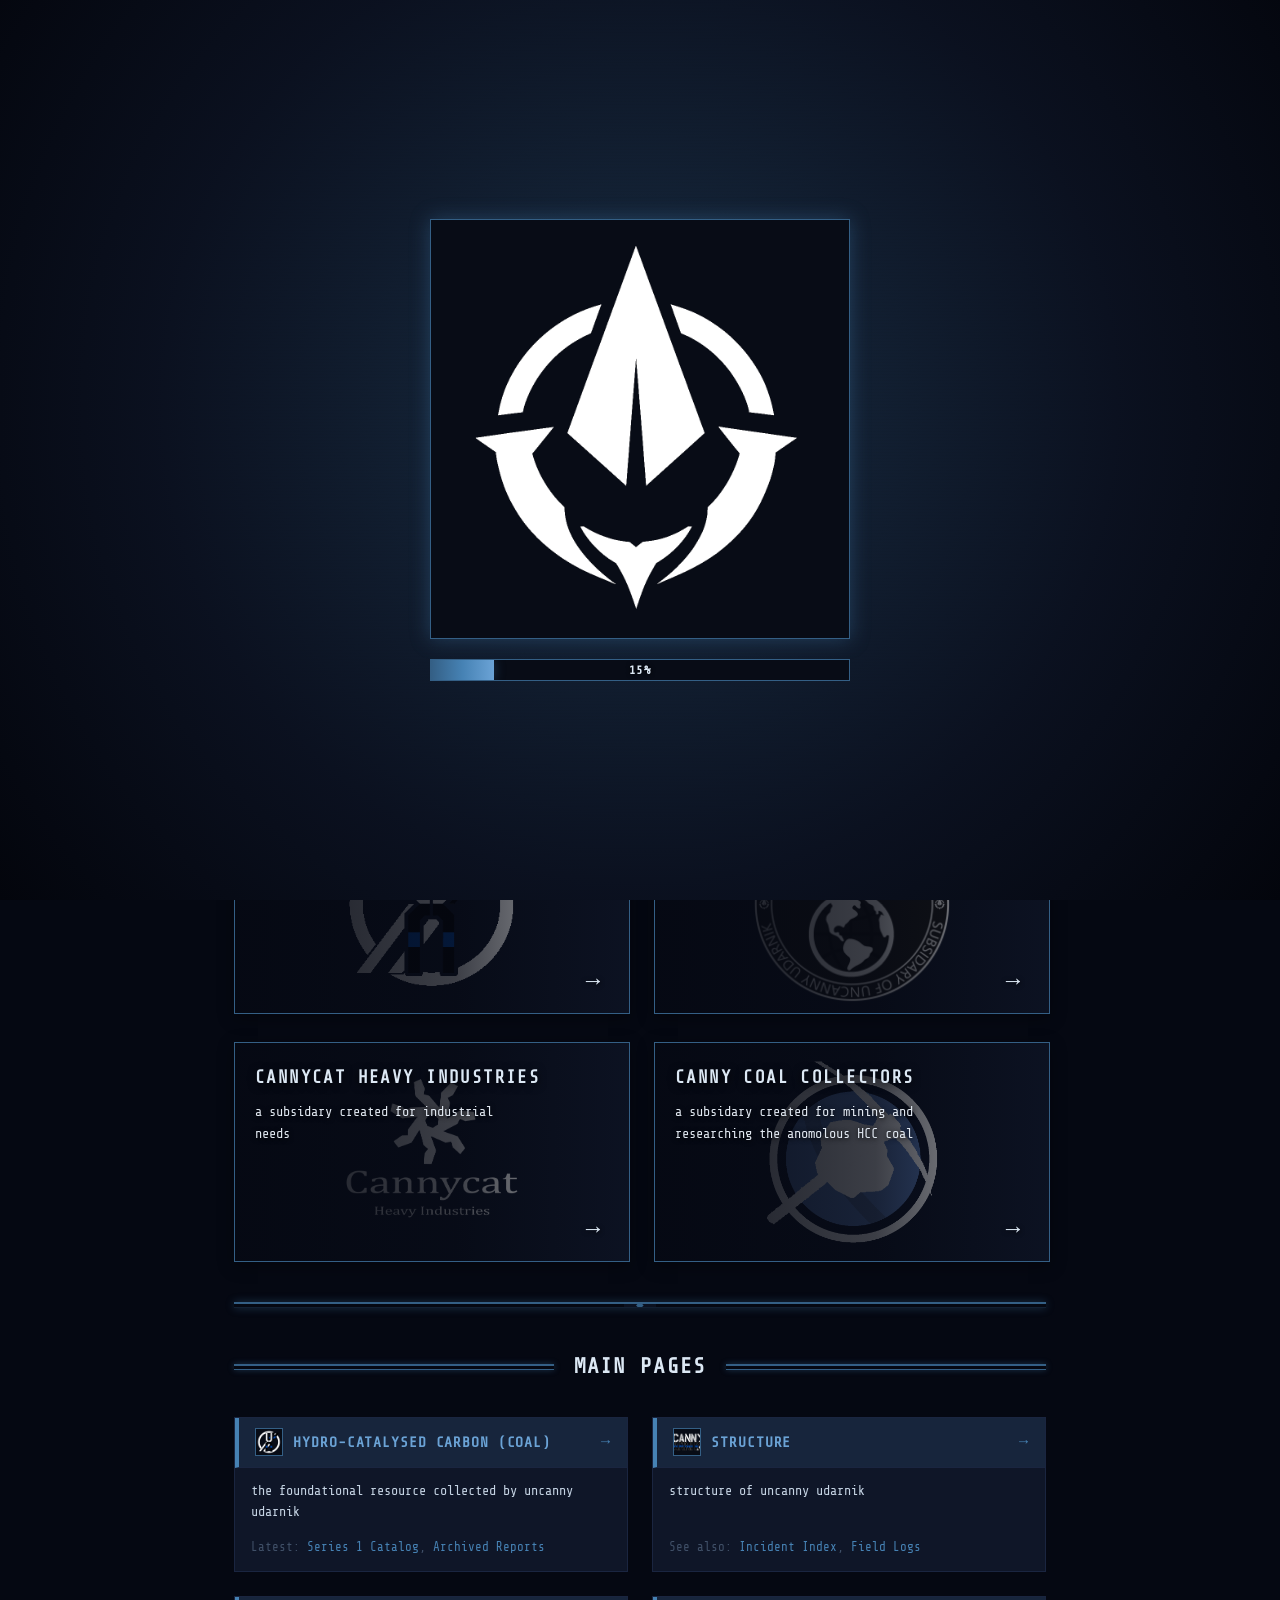
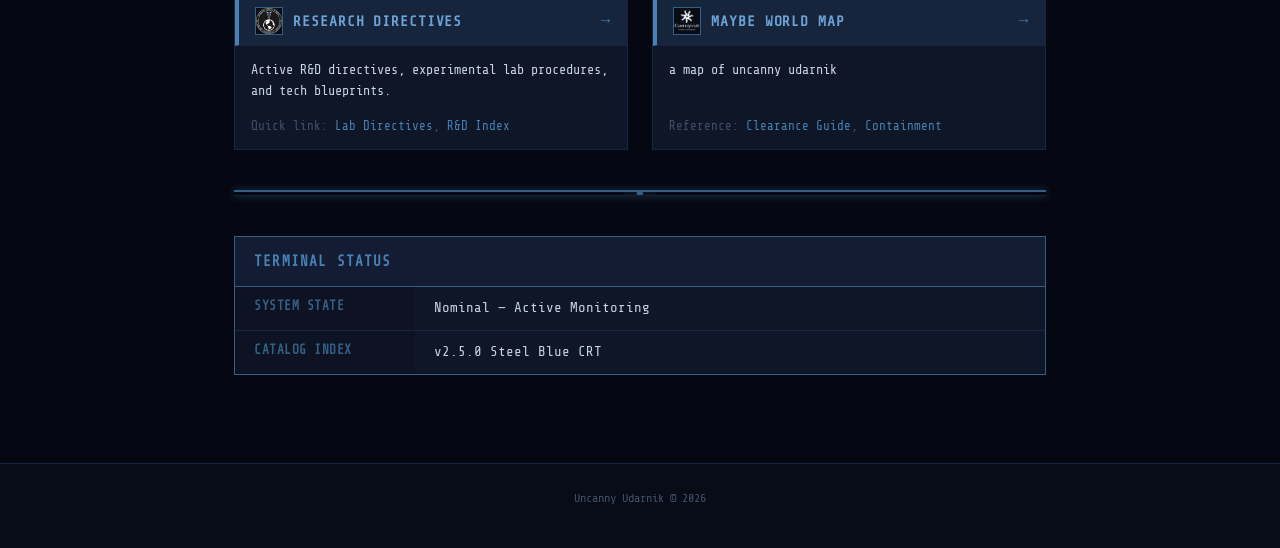
==== commit 3e8c3a7d: "a" ====
--- a/index.html
+++ b/index.html
@@ -3,7 +3,7 @@
 <head>
   <meta charset="UTF-8">
   <meta name="viewport" content="width=device-width, initial-scale=1.0">
-  <title>UNCANNY UDARNIK</title>
+  <title>Uncanny Database</title>
   <meta name="description" content="Uncanny Wiki — the central knowledge base. Explore main portals, documentation, and reference archives.">
   <link rel="preconnect" href="https://fonts.googleapis.com">
   <link href="https://fonts.googleapis.com/css2?family=Share+Tech+Mono&family=Exo+2:wght@400;600;700&display=swap" rel="stylesheet">
@@ -13,6 +13,7 @@
 
   <!-- header -->
   <div id="wiki-header"></div>
+  
 
   <!-- ===== CONTENT ===== -->
   <main class="page-wrap" id="main-content">
@@ -28,10 +29,10 @@
       </div>
       <h2 class="mt-0 text-accent">UDARNIK DATABASE RESOURCES</h2>
       <p>
-        the <strong>Uncanny Udarnik Database</strong> is the main storage for information about the international corporation Uncanny Udarnik and it's subsidaries/sections.
+        the <strong>Uncanny Udarnik Database</strong> is the main storage for information regarding the international megacorporation Uncanny Udarnik and its subsidiaries, sections, and background
       </p>
       <p class="mb-0 text-small text-muted">
-        Use the main portals below or press <kbd>Ctrl + K</kbd> anywhere on the screen to search the entire wiki directory.
+        view the main pages below or use the search bar to look at the entire database
       </p>
     </div>
 
@@ -39,58 +40,125 @@
 
     <!-- Main Pages Portals -->
     <div class="heading-divider">
-      <h2>Main Portals</h2>
+      <h2>ORGANISATIONS</h2>
     </div>
-
+    
     <div class="portal-grid">
       
-      <!-- Portal 1: System Showcase -->
-      <a href="pages/sample.html" class="portal-card">
-        <img src="assets/uubanner.png" alt="System Showcase" class="portal-card__image">
+      <!-- Portal 1: Uncanny Udarnik -->
+      <a href="pages/uu.html" class="portal-card">
+        <img src="assets/mainlogo.png" alt="" class="portal-card__image">
         <div class="portal-card__content">
-          <div class="portal-card__title">System Showcase</div>
+          <div class="portal-card__title">Uncanny Udarnik</div>
           <p class="portal-card__description">
-            Explore the comprehensive layout showcase, component specifications, tables, info panels, and reference formatting for the wiki.
+            the international megacorporation
           </p>
-          <div class="portal-card__footer">Enter Portal</div>
+          <span class="portal-card__footer" aria-hidden="true">→</span>
         </div>
       </a>
 
-      <!-- Portal 2: Database & Archives -->
+      <!-- Portal 2: Uncanny Orbital Kometa -->
       <a href="pages/sample.html" class="portal-card">
-        <img src="https://placehold.co/600x300/0f1628/4682B4?text=Database+%26+Archives" alt="Database & Archives" class="portal-card__image">
+        <img src="assets/UOK.png" alt="" class="portal-card__image">
         <div class="portal-card__content">
-          <div class="portal-card__title">Database & Archives</div>
+          <div class="portal-card__title">Uncanny Orbital Kometa</div>
           <p class="portal-card__description">
-            Access central catalog records, classified entity files, research documentation, and archived system logs.
+            a subsidary company for orbital solutions to assault
           </p>
-          <div class="portal-card__footer">Enter Portal</div>
+          <span class="portal-card__footer" aria-hidden="true">→</span>
         </div>
       </a>
 
-      <!-- Portal 3: Guides & Protocols -->
+      <!-- Portal 3: cchi -->
       <a href="pages/sample.html" class="portal-card">
-        <img src="https://placehold.co/600x300/0f1628/4682B4?text=Guides+%26+Protocols" alt="Guides & Protocols" class="portal-card__image">
+        <img src="assets/cchi.png" alt="" class="portal-card__image">
         <div class="portal-card__content">
-          <div class="portal-card__title">Guides & Protocols</div>
+          <div class="portal-card__title">Cannycat Heavy Industries</div>
           <p class="portal-card__description">
-            Standard operating procedures, page creation templates, styling rules, and technical guidelines for contributors.
+            a subsidary created for industrial needs
           </p>
-          <div class="portal-card__footer">Enter Portal</div>
+          <span class="portal-card__footer" aria-hidden="true">→</span>
         </div>
       </a>
 
-      <!-- Portal 4: Technical Diagnostics -->
+      <!-- Portal 4: ccc -->
       <a href="pages/sample.html" class="portal-card">
-        <img src="https://placehold.co/600x300/0f1628/4682B4?text=Technical+Diagnostics" alt="Technical Diagnostics" class="portal-card__image">
+        <img src="assets/cccicon.png" alt="" class="portal-card__image">
         <div class="portal-card__content">
-          <div class="portal-card__title">Technical Diagnostics</div>
+          <div class="portal-card__title">Canny Coal Collectors</div>
           <p class="portal-card__description">
-            System status monitoring, terminal diagnostics, search index metrics, and infrastructure health reports.
+            a subsidary created for mining and researching the anomolous HCC coal
           </p>
-          <div class="portal-card__footer">Enter Portal</div>
+          <span class="portal-card__footer" aria-hidden="true">→</span>
         </div>
       </a>
+
+    </div>
+
+    <hr>
+
+    <!-- pages -->
+    <div class="heading-divider">
+      <h2>Main Pages</h2>
+    </div>
+
+    <div class="portal-mini-grid">
+      
+      <!-- coal -->
+      <div class="portal-mini">
+        <a href="pages/sample.html" class="portal-mini__header">
+          <span class="portal-mini__label"><img src="assets/mainlogo.png" alt="" class="portal-mini__image">Hydro-Catalysed Carbon (coal)</span>
+          <span class="portal-mini__arrow">→</span>
+        </a>
+        <div class="portal-mini__body">
+          the foundational resource collected by uncanny udarnik
+        </div>
+        <div class="portal-mini__footer">
+          Latest: <a href="pages/sample.html">Series 1 Catalog</a>, <a href="pages/sample.html">Archived Reports</a>
+        </div>
+      </div>
+
+      <!-- Mini Portal 2: Field Reports -->
+      <div class="portal-mini">
+        <a href="pages/sample.html" class="portal-mini__header">
+          <span class="portal-mini__label"><img src="assets/uubanner.png" alt="" class="portal-mini__image">Structure</span>
+          <span class="portal-mini__arrow">→</span>
+        </a>
+        <div class="portal-mini__body">
+          structure of uncanny udarnik
+        </div>
+        <div class="portal-mini__footer">
+          See also: <a href="pages/sample.html">Incident Index</a>, <a href="pages/sample.html">Field Logs</a>
+        </div>
+      </div>
+
+      <!-- Mini Portal 3: Research Directives -->
+      <div class="portal-mini">
+        <a href="pages/sample.html" class="portal-mini__header">
+          <span class="portal-mini__label"><img src="assets/UOK.png" alt="" class="portal-mini__image">Research Directives</span>
+          <span class="portal-mini__arrow">→</span>
+        </a>
+        <div class="portal-mini__body">
+          Active R&D directives, experimental lab procedures, and tech blueprints.
+        </div>
+        <div class="portal-mini__footer">
+          Quick link: <a href="pages/sample.html">Lab Directives</a>, <a href="pages/sample.html">R&D Index</a>
+        </div>
+      </div>
+
+      <!-- Mini Portal 4: Security Protocols -->
+      <div class="portal-mini">
+        <a href="pages/sample.html" class="portal-mini__header">
+          <span class="portal-mini__label"><img src="assets/cchi.png" alt="" class="portal-mini__image">maybe world map</span>
+          <span class="portal-mini__arrow">→</span>
+        </a>
+        <div class="portal-mini__body">
+          a map of uncanny udarnik 
+        </div>
+        <div class="portal-mini__footer">
+          Reference: <a href="pages/sample.html">Clearance Guide</a>, <a href="pages/sample.html">Containment</a>
+        </div>
+      </div>
 
     </div>
 
@@ -101,7 +169,11 @@
       <div class="info-panel__header">Terminal Status</div>
       <div class="info-panel__row">
         <div class="info-panel__label">System State</div>
-        <div class="info-panel__value">not hacked</div>
+        <div class="info-panel__value">Nominal — Active Monitoring</div>
+      </div>
+      <div class="info-panel__row">
+        <div class="info-panel__label">Catalog Index</div>
+        <div class="info-panel__value">v2.5.0 Steel Blue CRT</div>
       </div>
     </div>
 
--- a/css/style.css
+++ b/css/style.css
@@ -752,18 +752,6 @@
   border-radius: 0;
   padding: 0 2px;
 }
-.search-shortcut {
-  display: inline-block;
-  font-size: 0.65rem;
-  background: var(--bg-raised);
-  border: 1px solid var(--border);
-  border-radius: 0;
-  padding: 0.1rem 0.35rem;
-  color: var(--text-muted);
-  margin-left: 0.3rem;
-  vertical-align: middle;
-}
-
 /* --- Footer --- */
 .site-footer {
   background: var(--bg-dark);
@@ -795,6 +783,71 @@
 .mb-3 { margin-bottom: 1.5rem; }
 
 .clearfix::after { content: ''; display: table; clear: both; }
+
+/* --- Organisation Profile Card --- */
+.group-profile {
+  float: right;
+  width: min(280px, 42%);
+  margin: 0 0 1.25rem 1.5rem;
+  overflow: hidden;
+  background: var(--bg-surface);
+  border: 1px solid var(--accent-dim);
+  box-shadow: 0 0 14px rgba(0, 0, 0, 0.35), 0 0 10px var(--accent-glow);
+}
+.group-profile__banner {
+  padding: 0.4rem 0.7rem;
+  background: linear-gradient(90deg, var(--accent-dim), var(--bg-raised));
+  border-bottom: 1px solid var(--accent);
+  color: var(--text-heading);
+  font-size: 0.72rem;
+  font-weight: 700;
+  letter-spacing: 0.12em;
+  text-transform: uppercase;
+}
+.group-profile__name {
+  margin: 0;
+  padding: 0.75rem 0.8rem 0.1rem;
+  color: var(--accent-light);
+  font-size: 1.12rem;
+  letter-spacing: 0.04em;
+  line-height: 1.25;
+}
+.group-profile__type {
+  margin: 0;
+  padding: 0 0.8rem 0.6rem;
+  color: var(--text-secondary);
+  font-size: 0.78rem;
+}
+.group-profile__image {
+  display: block;
+  width: calc(100% - 1rem);
+  height: 190px;
+  margin: 0 0.5rem 0.5rem;
+  padding: 0.5rem;
+  object-fit: contain;
+  background: var(--bg-dark);
+  border: 1px solid var(--border);
+}
+.group-profile__details {
+  margin: 0;
+}
+.group-profile__row {
+  padding: 0.4rem 0.7rem;
+  border-top: 1px solid var(--border);
+}
+.group-profile__row dt {
+  color: var(--accent-light);
+  font-size: 0.74rem;
+  font-weight: 700;
+  letter-spacing: 0.04em;
+  text-transform: uppercase;
+}
+.group-profile__row dd {
+  margin: 0.08rem 0 0;
+  color: var(--text-primary);
+  font-size: 0.8rem;
+  line-height: 1.45;
+}
 
 .visually-hidden {
   position: absolute;
@@ -830,6 +883,11 @@
     margin: 1.5rem 0;
   }
   .info-panel__row { flex-direction: column; }
+  .group-profile {
+    float: none;
+    width: min(100%, 360px);
+    margin: 0 auto 1.5rem;
+  }
   .info-panel__label { width: 100%; }
   h1 { font-size: 1.4rem; }
 }
@@ -885,7 +943,7 @@
   font-size: 0.82rem;
 }
 
-/* --- Main Portal Cards & Grid --- */
+/* --- Main Portal Cards & Grid (1:1 Ratio) --- */
 .portal-grid {
   display: grid;
   grid-template-columns: repeat(2, 1fr);
@@ -900,7 +958,10 @@
 
 .portal-card {
   display: flex;
-  flex-direction: column;
+  flex-direction: row;
+  align-items: stretch;
+  min-height: 220px;
+  aspect-ratio: 1.8 / 1;
   background: var(--bg-surface);
   border: 1px solid var(--accent-dim);
   border-radius: 0;
@@ -909,51 +970,70 @@
   transition: transform var(--transition), box-shadow var(--transition), border-color var(--transition);
   box-shadow: 0 4px 15px rgba(0, 0, 0, 0.35);
   position: relative;
+  isolation: isolate;
+}
+.portal-card::before {
+  content: '';
+  position: absolute;
+  inset: 0;
+  z-index: -1;
+  background: linear-gradient(90deg, rgba(5, 8, 18, 0.94) 0%, rgba(5, 8, 18, 0.78) 56%, rgba(5, 8, 18, 0.28) 100%);
+  transition: background var(--transition);
 }
 .portal-card:hover {
-  transform: translateY(-4px);
+  transform: translateY(-3px);
   border-color: var(--accent);
   box-shadow: 0 8px 25px var(--accent-glow), 0 0 12px rgba(70, 130, 180, 0.4);
   border-bottom-color: var(--accent);
 }
 .portal-card__image {
+  position: absolute;
+  inset: 5%;
+  z-index: -2;
+  width: 90%;
+  height: 90%;
+  object-fit: contain;
+  transition: opacity var(--transition), transform var(--transition);
+  display: block;
+}
+.portal-card:hover .portal-card__image {
+  opacity: 0.85;
+  transform: scale(1.025);
+}
+.portal-card__content {
   width: 100%;
-  height: 170px;
-  object-fit: cover;
-  border-bottom: 1px solid var(--border);
-  transition: opacity var(--transition), transform var(--transition);
-  background: var(--bg-dark);
-}
-.portal-card:hover .portal-card__image {
-  opacity: 0.92;
-  transform: scale(1.02);
-}
-.portal-card__content {
   padding: 1.25rem;
   flex: 1;
   display: flex;
   flex-direction: column;
+  align-items: flex-start;
+  position: relative;
 }
 .portal-card__title {
   font-family: var(--mono);
   font-size: 1.1rem;
   font-weight: 700;
-  color: var(--accent);
+  color: var(--text-heading);
+  text-shadow: 0 2px 8px rgba(0, 0, 0, 0.9);
   margin-bottom: 0.5rem;
   text-transform: uppercase;
   letter-spacing: 0.08em;
 }
 .portal-card__description {
   font-size: 0.85rem;
-  color: var(--text-primary);
+  color: #e1e8f1;
+  max-width: 78%;
+  text-shadow: 0 1px 5px rgba(0, 0, 0, 0.95);
   margin-bottom: 1.2rem;
   line-height: 1.6;
   flex: 1;
 }
 .portal-card__footer {
+  margin-top: auto;
+  align-self: flex-end;
   font-size: 0.8rem;
   font-weight: 700;
-  color: var(--accent-light);
+  color: var(--text-heading);
   text-transform: uppercase;
   letter-spacing: 0.1em;
   display: flex;
@@ -961,11 +1041,117 @@
   gap: 0.4rem;
 }
 .portal-card__footer::after {
-  content: '→';
+  content: '';
+}
+.portal-card__footer {
+  font-size: 1.5rem;
+  line-height: 1;
+  color: var(--text-heading);
+  text-shadow: 0 1px 5px #000;
   transition: transform var(--transition);
 }
 .portal-card:hover .portal-card__footer::after {
   transform: translateX(4px);
+}
+@media (max-width: 700px) {
+  .portal-card {
+    min-height: 190px;
+    aspect-ratio: 1.5 / 1;
+  }
+  .portal-card__description { max-width: 90%; }
+}
+
+/* --- Compact / Mini Portals (Secondary Portal Section) --- */
+.portal-mini-grid {
+  display: grid;
+  grid-template-columns: repeat(2, 1fr);
+  gap: 1.5rem;
+  margin: 1.5rem 0 2.5rem;
+}
+@media (max-width: 700px) {
+  .portal-mini-grid {
+    grid-template-columns: 1fr;
+  }
+}
+
+.portal-mini {
+  display: flex;
+  flex-direction: column;
+  background: var(--bg-surface);
+  border: 1px solid var(--border);
+  border-radius: 0;
+  overflow: hidden;
+  transition: border-color var(--transition), box-shadow var(--transition);
+}
+.portal-mini:hover {
+  border-color: var(--accent-dim);
+  box-shadow: 0 4px 15px var(--accent-glow);
+}
+
+.portal-mini__header {
+  display: flex;
+  align-items: center;
+  justify-content: space-between;
+  padding: 0.65rem 1rem;
+  background: rgba(70, 130, 180, 0.14);
+  border-left: 4px solid var(--accent);
+  border-bottom: 1px solid var(--border);
+  color: var(--accent-light);
+  font-weight: 700;
+  font-size: 0.92rem;
+  text-decoration: none;
+  text-transform: uppercase;
+  letter-spacing: 0.06em;
+  transition: background var(--transition), color var(--transition);
+}
+.portal-mini__label {
+  display: inline-flex;
+  align-items: center;
+  gap: 0.65rem;
+  min-width: 0;
+}
+.portal-mini__image {
+  width: 28px;
+  height: 28px;
+  object-fit: cover;
+  border: 1px solid var(--accent-dim);
+  background: var(--bg-dark);
+  flex: 0 0 auto;
+}
+.portal-mini__header:hover {
+  background: rgba(70, 130, 180, 0.25);
+  color: var(--accent);
+  border-bottom-color: var(--accent-dim);
+}
+.portal-mini__arrow {
+  font-size: 0.95rem;
+  color: var(--accent);
+  transition: transform var(--transition);
+}
+.portal-mini__header:hover .portal-mini__arrow {
+  transform: translateX(4px);
+}
+
+.portal-mini__body {
+  padding: 0.85rem 1rem 0.5rem;
+  font-size: 0.84rem;
+  color: var(--text-primary);
+  line-height: 1.55;
+  flex: 1;
+}
+
+.portal-mini__footer {
+  padding: 0.4rem 1rem 0.75rem;
+  font-size: 0.78rem;
+  color: var(--text-muted);
+}
+.portal-mini__footer a {
+  color: var(--accent);
+  border-bottom: 1px solid transparent;
+}
+.portal-mini__footer a:hover {
+  color: var(--accent-light);
+  border-bottom-color: var(--accent);
 }
 
 /* --- Two / Three Column Grid --- */
@@ -984,3 +1170,103 @@
 @media (max-width: 600px) {
   .grid-2, .grid-3 { grid-template-columns: 1fr; }
 }
+
+/* ============================================================
+   TERMINAL BOOT SEQUENCE & SCREEN TRANSITIONS
+   ============================================================ */
+
+/* --- Fullscreen Terminal Boot Overlay --- */
+.boot-overlay {
+  position: fixed;
+  inset: 0;
+  background: #050812;
+  background-image: 
+    radial-gradient(circle at 50% 45%, rgba(70, 130, 180, 0.3) 0%, rgba(11, 17, 32, 0.95) 60%, #03050c 100%),
+    repeating-linear-gradient(0deg, rgba(0, 0, 0, 0.2), rgba(0, 0, 0, 0.2) 1px, transparent 1px, transparent 3px);
+  z-index: 10000;
+  display: flex;
+  flex-direction: column;
+  align-items: center;
+  justify-content: center;
+  padding: 2rem;
+  transition: opacity 0.5s ease, visibility 0.5s ease;
+}
+.boot-overlay.hidden {
+  opacity: 0;
+  visibility: hidden;
+  pointer-events: none;
+}
+
+.boot-container {
+  max-width: min(420px, 100%);
+  width: 100%;
+  text-align: center;
+}
+
+.boot-logo {
+  width: 100%;
+  aspect-ratio: 1 / 1;
+  object-fit: cover;
+  margin: 0 auto 1.25rem;
+  display: block;
+  border: 1px solid var(--accent-dim);
+  background: var(--bg-dark);
+  filter: drop-shadow(0 0 10px var(--accent-glow));
+}
+
+/* Progress Bar Container */
+.boot-progress-wrap {
+  width: 100%;
+  background: var(--bg-dark);
+  border: 1px solid var(--accent-dim);
+  height: 22px;
+  position: relative;
+  overflow: hidden;
+  margin-bottom: 0;
+}
+.boot-progress-bar {
+  height: 100%;
+  width: 0%;
+  background: linear-gradient(90deg, var(--accent-dim), var(--accent), var(--accent-light));
+  box-shadow: 0 0 12px var(--accent-glow);
+  transition: width 0.1s linear;
+}
+.boot-progress-text {
+  position: absolute;
+  inset: 0;
+  display: flex;
+  align-items: center;
+  justify-content: center;
+  font-family: var(--mono);
+  font-size: 0.75rem;
+  font-weight: 700;
+  color: var(--text-heading);
+  letter-spacing: 0.1em;
+  text-shadow: 0 0 4px #000;
+}
+
+/* --- Page Transition CRT Glitch Overlay --- */
+.crt-transition-overlay {
+  position: fixed;
+  inset: 0;
+  background: #050812;
+  z-index: 99999;
+  pointer-events: none;
+  opacity: 0;
+  visibility: hidden;
+  transition: opacity 0.15s ease-in-out;
+}
+.crt-transition-overlay.active {
+  opacity: 1;
+  visibility: visible;
+}
+.crt-transition-line {
+  position: absolute;
+  top: 50%;
+  left: 0;
+  right: 0;
+  height: 2px;
+  background: var(--accent-light);
+  box-shadow: 0 0 20px var(--accent-glow), 0 0 40px var(--accent);
+  transform: translateY(-50%);
+}
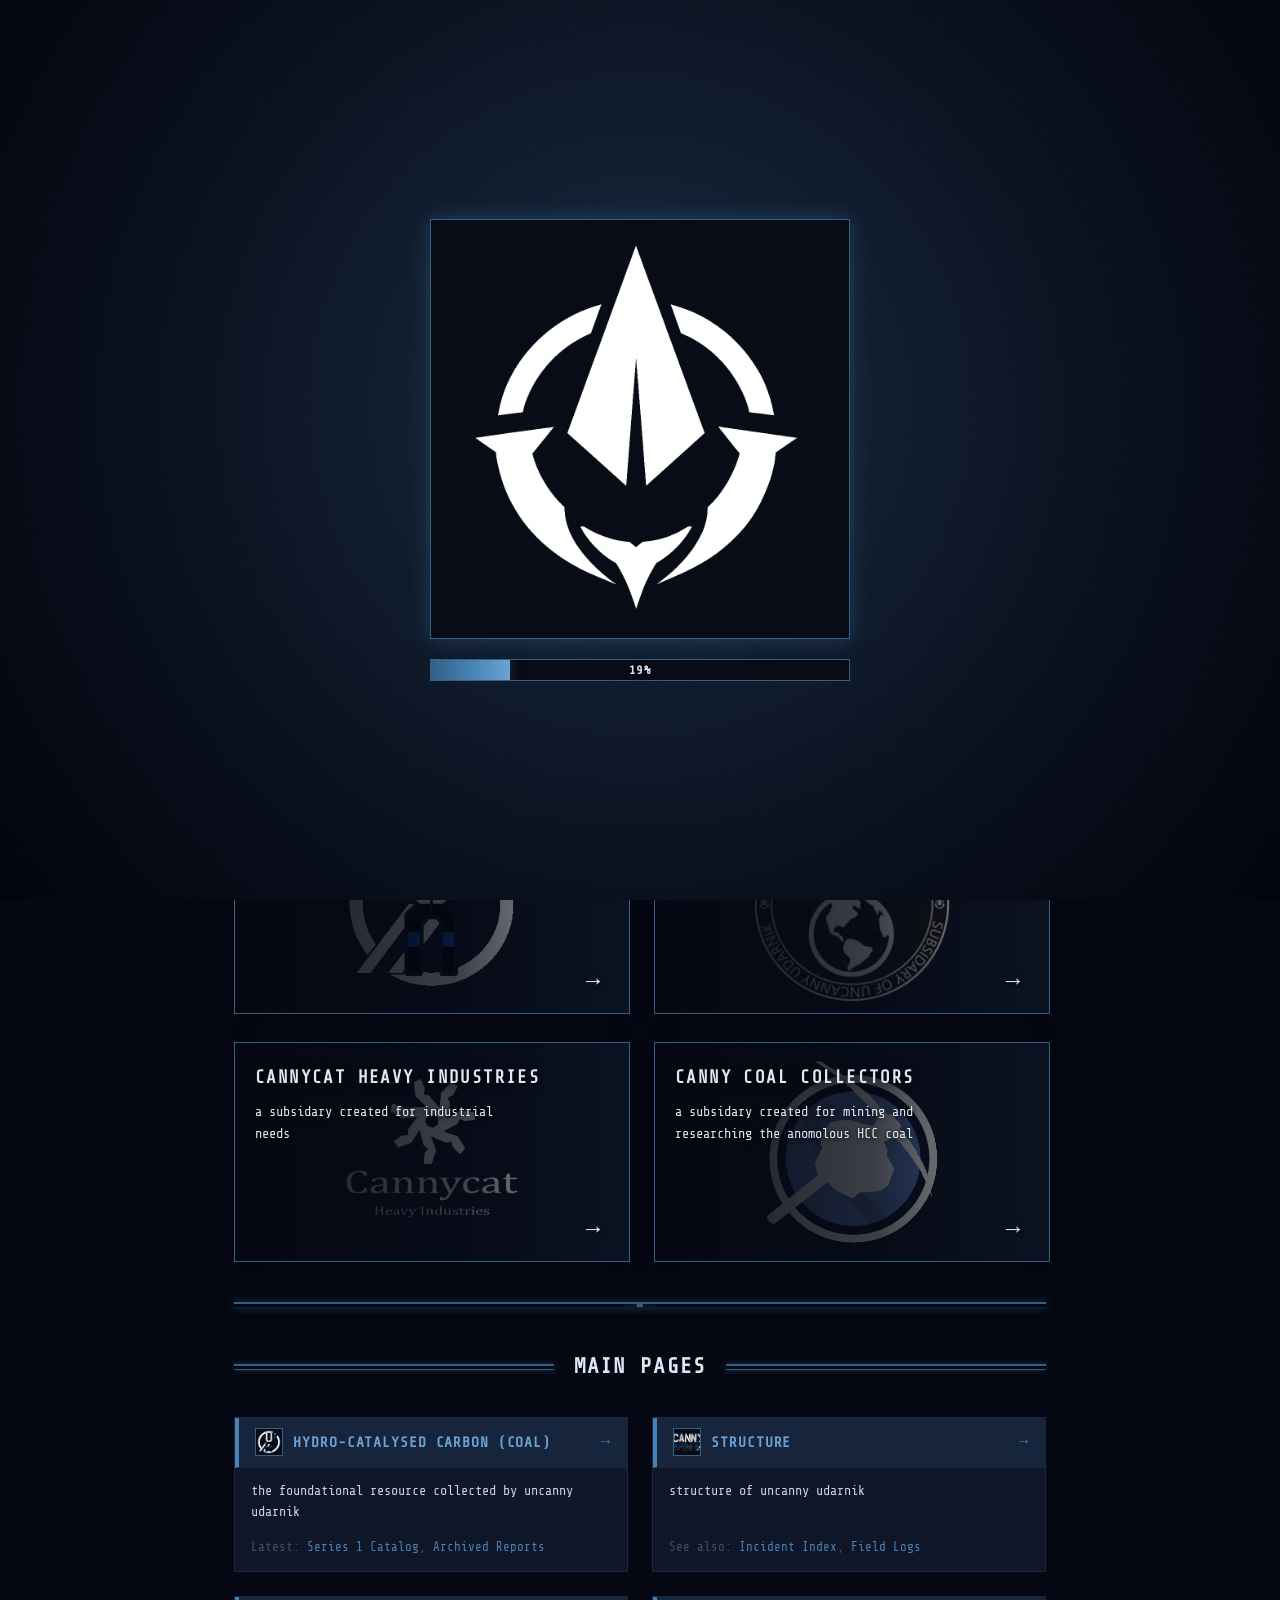
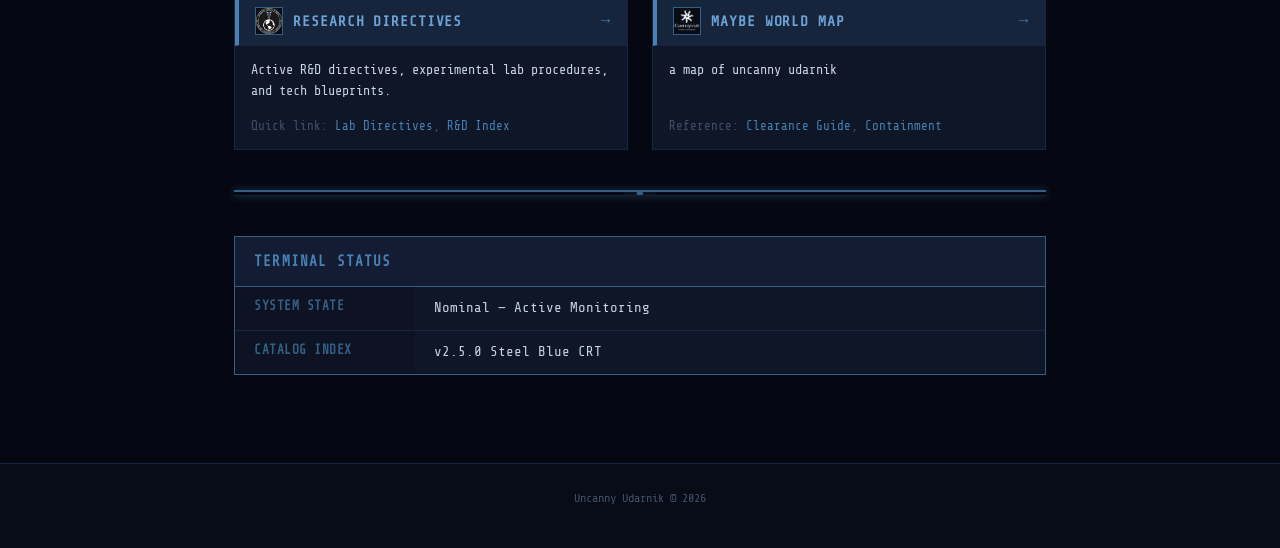
==== commit 53ef3fcf: "a" ====
--- a/index.html
+++ b/index.html
@@ -4,7 +4,7 @@
   <meta charset="UTF-8">
   <meta name="viewport" content="width=device-width, initial-scale=1.0">
   <title>Uncanny Database</title>
-  <meta name="description" content="Uncanny Wiki — the central knowledge base. Explore main portals, documentation, and reference archives.">
+  <meta name="description" content="DATABASE RESOURCES FOR UNCANNY UDARNIK">
   <link rel="preconnect" href="https://fonts.googleapis.com">
   <link href="https://fonts.googleapis.com/css2?family=Share+Tech+Mono&family=Exo+2:wght@400;600;700&display=swap" rel="stylesheet">
   <link rel="stylesheet" href="css/style.css">
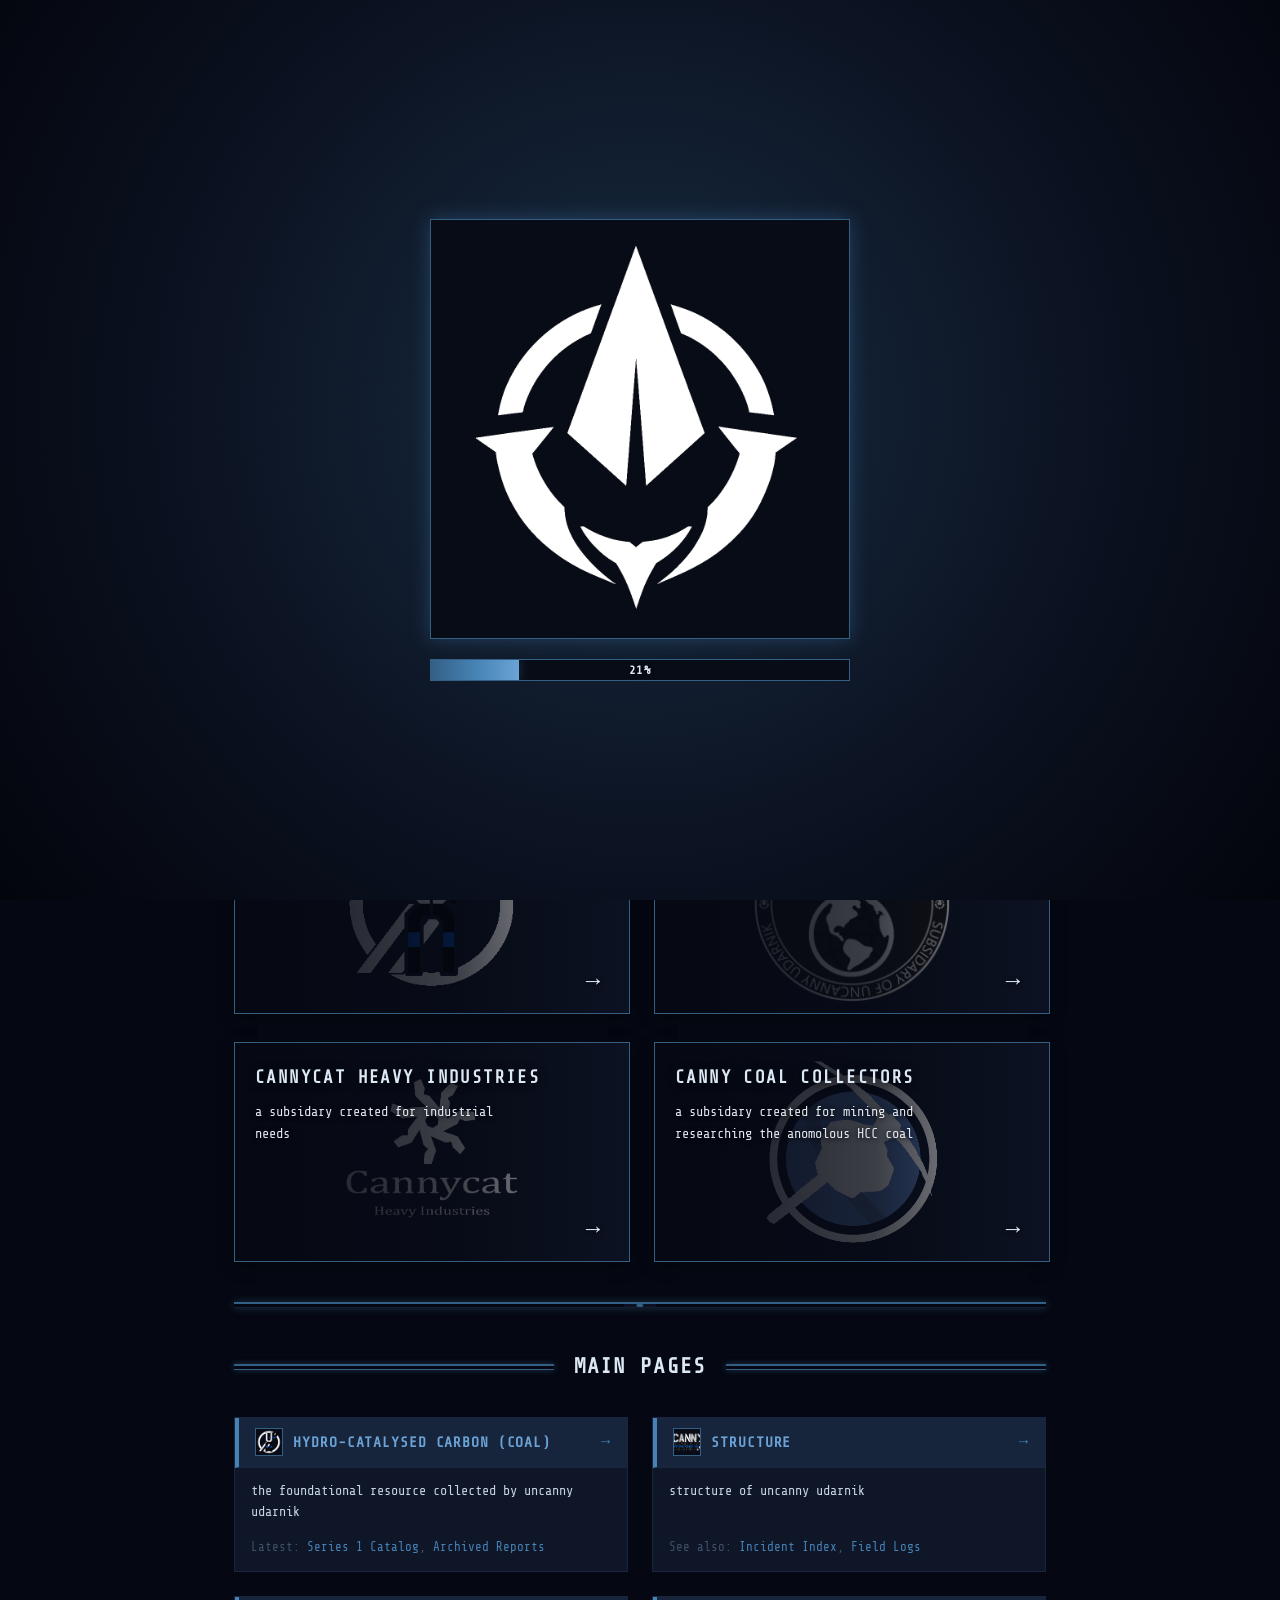
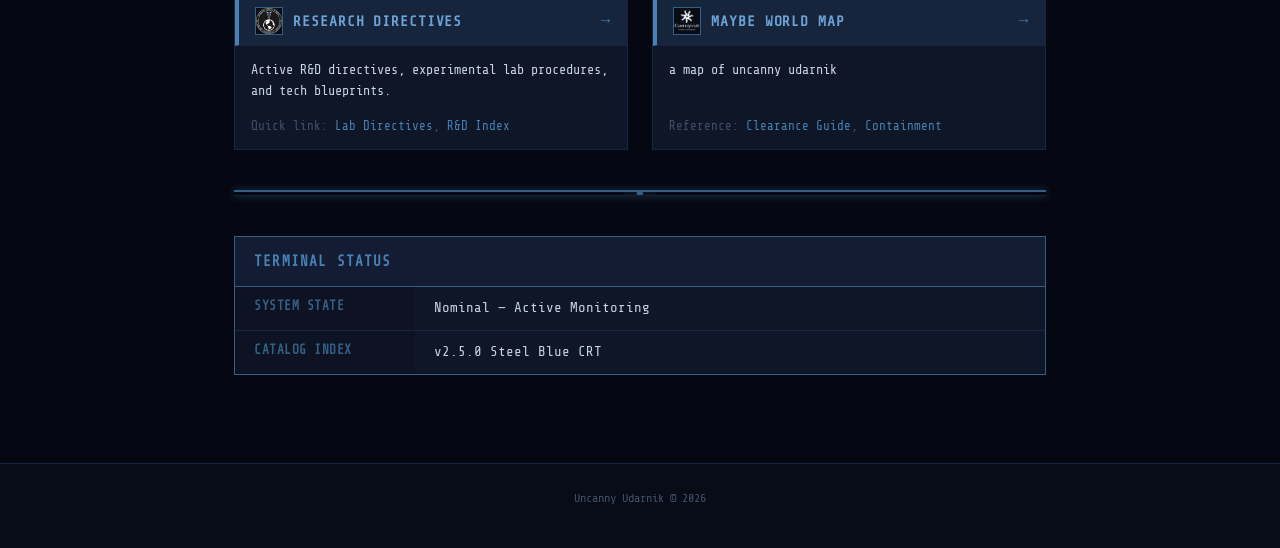
==== commit 6523ee6a: "a" ====
--- a/index.html
+++ b/index.html
@@ -19,7 +19,7 @@
   <main class="page-wrap" id="main-content">
 
     <div class="heading-divider">
-      <h1>UNCANNY UDARNIK DATABASE</h1>
+      <h1>UNCANNY UDARNIK DATABASE yay</h1>
     </div>
 
     <!-- Description -->
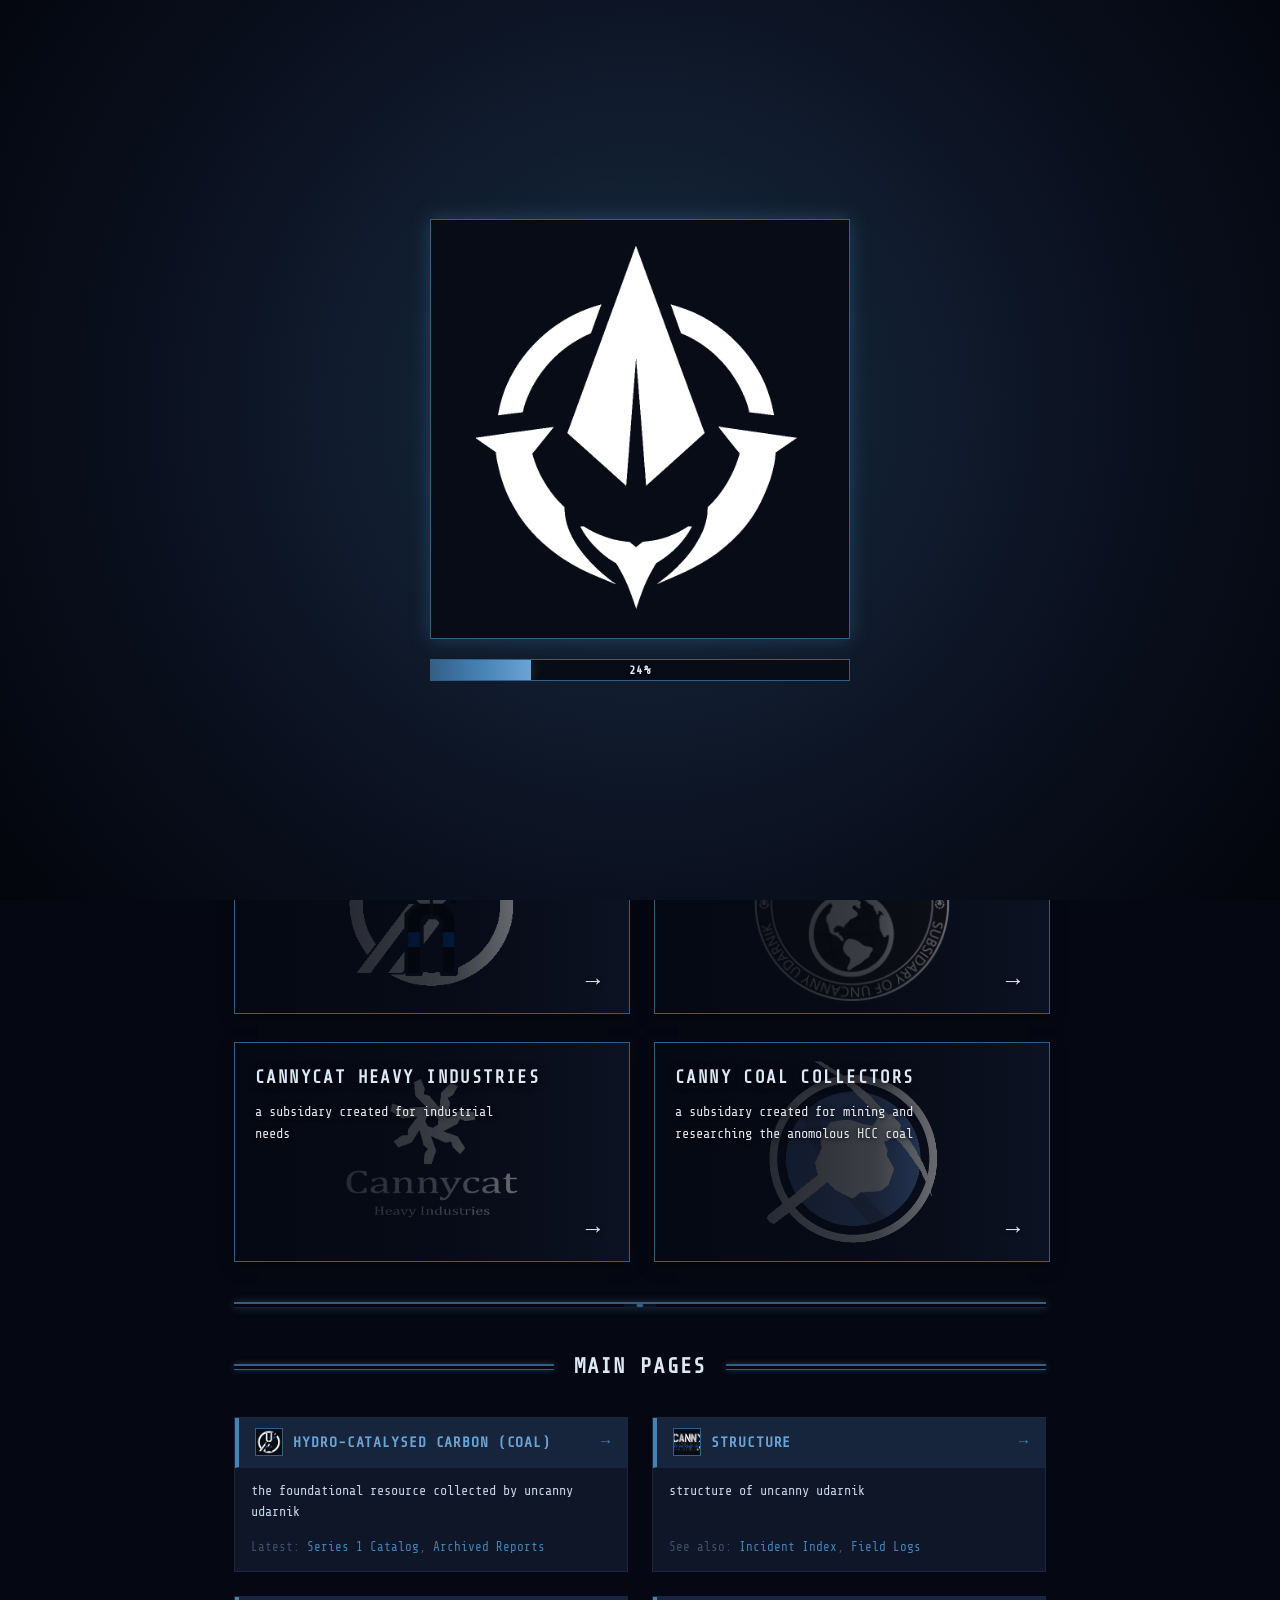
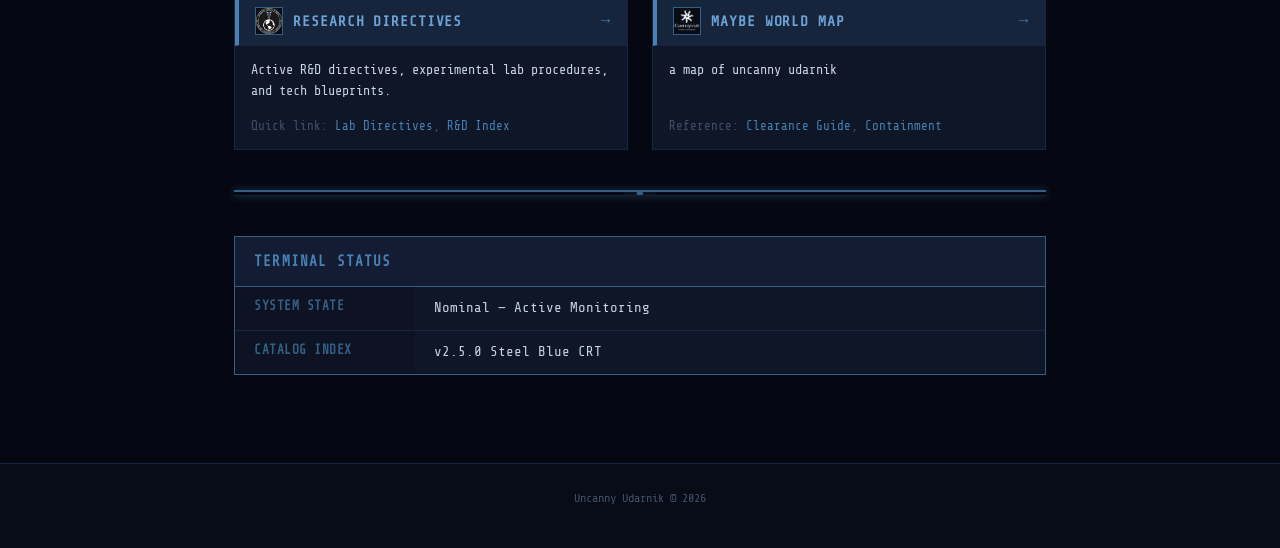
==== commit 6094e911: "a" ====
--- a/index.html
+++ b/index.html
@@ -3,8 +3,8 @@
 <head>
   <meta charset="UTF-8">
   <meta name="viewport" content="width=device-width, initial-scale=1.0">
-  <title>Uncanny Database</title>
-  <meta name="description" content="DATABASE RESOURCES FOR UNCANNY UDARNIK">
+  <title>Uncanny Udarnik Database</title>
+  <meta name="description" content="UNCANNY UDARNIK DATABASE TELEMETRY">
   <link rel="preconnect" href="https://fonts.googleapis.com">
   <link href="https://fonts.googleapis.com/css2?family=Share+Tech+Mono&family=Exo+2:wght@400;600;700&display=swap" rel="stylesheet">
   <link rel="stylesheet" href="css/style.css">
@@ -19,7 +19,7 @@
   <main class="page-wrap" id="main-content">
 
     <div class="heading-divider">
-      <h1>UNCANNY UDARNIK DATABASE yay</h1>
+      <h1>UNCANNY UDARNIK DATABASE</h1>
     </div>
 
     <!-- Description -->
--- a/css/style.css
+++ b/css/style.css
@@ -645,6 +645,43 @@
   padding: 1.2rem 0;
 }
 .tab-group__panel.active { display: block; }
+.tab-group__feature {
+  display: grid;
+  grid-template-columns: minmax(0, 1fr) minmax(150px, 230px);
+  align-items: center;
+  gap: 1.5rem;
+  max-width: 720px;
+  min-height: 190px;
+  padding: 1rem;
+  border: 1px solid var(--border);
+  background: linear-gradient(135deg, rgba(70, 130, 180, 0.08), rgba(8, 12, 22, 0.45));
+}
+.tab-group__feature-copy { min-width: 0; }
+.tab-group__feature-title {
+  margin: 0 0 0.8rem;
+  color: var(--accent-light);
+  font-size: 1rem;
+}
+.tab-group__copy {
+  max-width: 25rem;
+  margin: 0;
+}
+.tab-group__feature-image {
+  display: block;
+  width: 100%;
+  height: 150px;
+  padding: 0.75rem;
+  object-fit: contain;
+  background: rgba(5, 8, 18, 0.65);
+  border: 1px solid var(--border);
+}
+@media (max-width: 600px) {
+  .tab-group__feature {
+    grid-template-columns: 1fr;
+    gap: 1rem;
+  }
+  .tab-group__feature-image { height: 130px; }
+}
 
 /* --- Footnotes --- */
 .footnote-ref {
